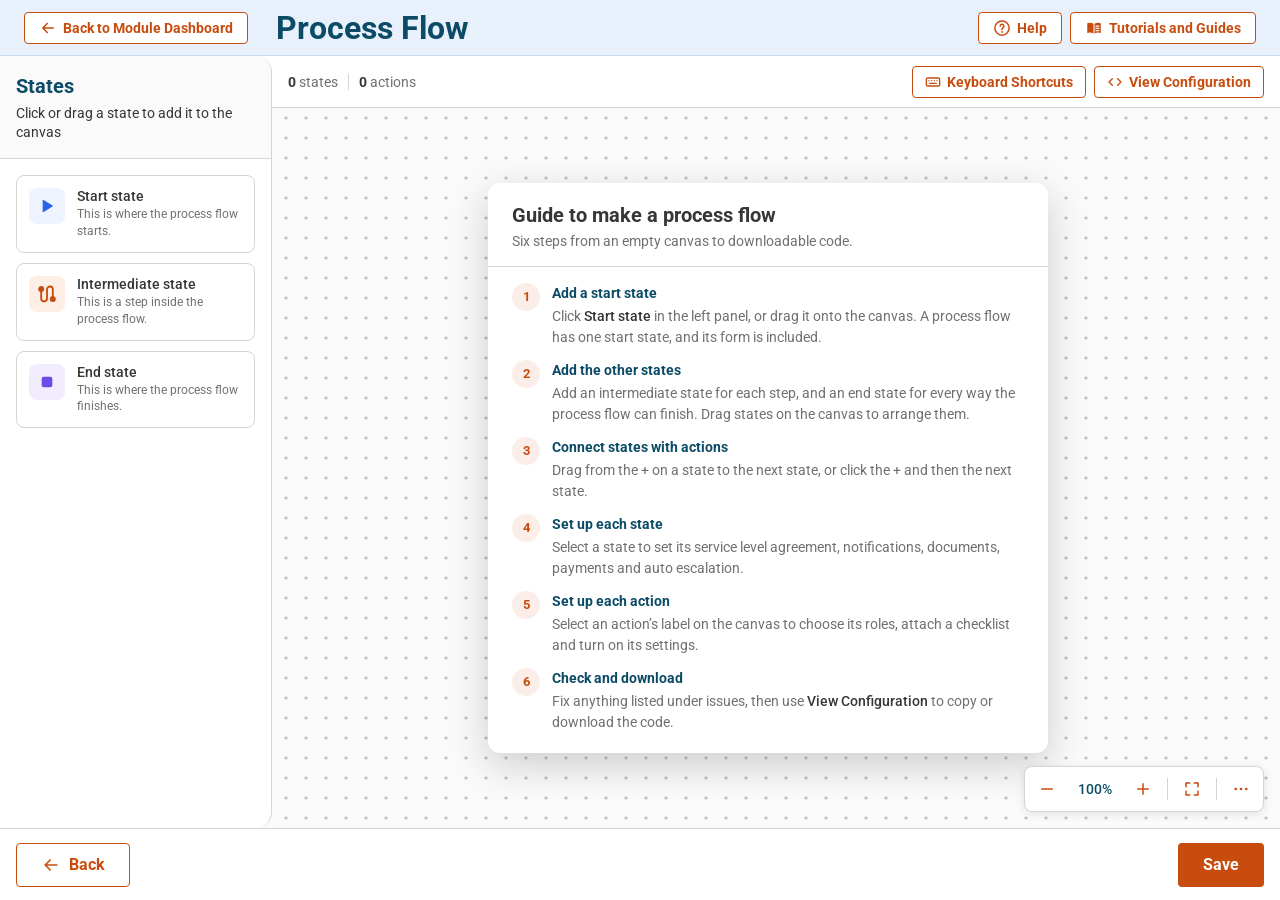
==== process-flow/index.html @ c11243b4 "Fee names, Select Fee, view-only items in the process flow, keyboard shortcuts - Payments: fee name " ====
<!doctype html>
<html lang="en">
<head>
  <meta charset="utf-8" />
  <meta name="viewport" content="width=device-width, initial-scale=1" />
  <title>Process Flow Designer</title>
  <link rel="preconnect" href="https://fonts.googleapis.com" />
  <link rel="preconnect" href="https://fonts.gstatic.com" crossorigin />
  <link href="https://fonts.googleapis.com/css2?family=Roboto:wght@400;500;700&family=Roboto+Mono:wght@400&display=swap" rel="stylesheet" />
  <link rel="stylesheet" href="styles.css?v=1795005323" />
</head>
<body>
  <header class="topbar">
    <button type="button" class="btn btn--secondary topbar__back" id="moduleBackBtn">
      <svg viewBox="0 0 24 24" width="20" height="20" aria-hidden="true"><path d="M19 12H5M11 6l-6 6 6 6" fill="none" stroke="currentColor" stroke-width="2" stroke-linecap="round" stroke-linejoin="round"/></svg>
      Back to Module Dashboard
    </button>
    <h1 class="topbar__title">Process Flow</h1>
    <button type="button" class="btn btn--secondary topbar__help" id="headerHelpBtn" aria-haspopup="dialog">
      <svg viewBox="0 0 24 24" width="18" height="18" aria-hidden="true"><circle cx="12" cy="12" r="9.5" fill="none" stroke="currentColor" stroke-width="2"/><path d="M9.5 9.5a2.5 2.5 0 1 1 3.5 2.3c-.6.3-1 .9-1 1.6V14" fill="none" stroke="currentColor" stroke-width="2" stroke-linecap="round"/><circle cx="12" cy="17.2" r="1.2" fill="currentColor"/></svg>
      Help
    </button>
    <button type="button" class="btn btn--secondary topbar__guides" id="guidesBtn">
      <svg viewBox="0 0 24 24" width="20" height="20" aria-hidden="true"><path d="M3 5.5C5.5 4.5 8.5 4.5 12 6.5c3.5-2 6.5-2 9-1v13c-2.5-1-5.5-1-9 1-3.5-2-6.5-2-9-1z" fill="currentColor"/><path d="M12 6.5v13M14.5 9.5h4M14.5 12.5h4M14.5 15.5h4" fill="none" stroke="#fff" stroke-width="1.4" stroke-linecap="round"/></svg>
      Tutorials and Guides
    </button>
  </header>

  <main class="layout">
    <!-- Left: state palette -->
    <aside class="sidebar sidebar--left" aria-labelledby="paletteHeading">
      <div class="sidebar__head">
        <h2 id="paletteHeading">States</h2>
        <p class="muted">Click or drag a state to add it to the canvas</p>
      </div>
      <ul class="palette" id="palette">
        <li>
          <button type="button" class="palette-item palette-item--start" data-type="start" draggable="true">
            <span class="palette-item__icon" aria-hidden="true"><svg viewBox="0 0 24 24" width="18" height="18"><path d="M7 4.5v15l12-7.5z" fill="currentColor" stroke="currentColor" stroke-width="1.5" stroke-linejoin="round"/></svg></span>
            <span class="palette-item__text">
              <span class="palette-item__title">Start state</span>
              <span class="palette-item__desc">This is where the process flow starts.</span>
            </span>
          </button>
        </li>
        <li>
          <button type="button" class="palette-item palette-item--intermediate" data-type="intermediate" draggable="true">
            <span class="palette-item__icon" aria-hidden="true"><svg viewBox="0 0 24 24" width="20" height="20" fill="none" stroke="currentColor" stroke-width="2.2" stroke-linecap="round" stroke-linejoin="round"><g transform="rotate(90 12 12)"><circle cx="6" cy="19" r="2.5" fill="currentColor"/><path d="M8.5 19h9a3.5 3.5 0 0 0 0-7h-11a3.5 3.5 0 0 1 0-7H15.5"/><circle cx="18" cy="5" r="2.5" fill="currentColor"/></g></svg></span>
            <span class="palette-item__text">
              <span class="palette-item__title">Intermediate state</span>
              <span class="palette-item__desc">This is a step inside the process flow.</span>
            </span>
          </button>
        </li>
        <li>
          <button type="button" class="palette-item palette-item--end" data-type="end" draggable="true">
            <span class="palette-item__icon" aria-hidden="true"><svg viewBox="0 0 24 24" width="16" height="16"><rect x="4" y="4" width="16" height="16" rx="3" fill="currentColor"/></svg></span>
            <span class="palette-item__text">
              <span class="palette-item__title">End state</span>
              <span class="palette-item__desc">This is where the process flow finishes.</span>
            </span>
          </button>
        </li>
      </ul>
    </aside>

    <!-- Middle: canvas -->
    <section class="canvas" aria-label="Process flow canvas">
      <div class="canvas__bar">
        <div class="canvas__left">
          <div class="stats" id="stats" aria-live="polite"></div>
        </div>
        <div class="canvas__actions">
          <button type="button" class="btn btn--secondary btn--small" id="kbBtn" aria-haspopup="dialog" aria-keyshortcuts="Control+/">
            <svg viewBox="0 0 24 24" width="16" height="16" aria-hidden="true" fill="none" stroke="currentColor" stroke-width="2" stroke-linecap="round" stroke-linejoin="round"><rect x="2" y="6" width="20" height="12" rx="2"/><path d="M6 10h.01M10 10h.01M14 10h.01M18 10h.01M7 14h10"/></svg>
            Keyboard Shortcuts
          </button>
          <button type="button" class="btn btn--secondary btn--small" id="viewConfigBtn">
            <svg viewBox="0 0 24 24" width="16" height="16" aria-hidden="true"><path d="M8 7l-5 5 5 5M16 7l5 5-5 5" fill="none" stroke="currentColor" stroke-width="2" stroke-linecap="round" stroke-linejoin="round"/></svg>
            View Configuration
          </button>
        </div>
      </div>


      <div class="viewport" id="viewport" tabindex="-1">
        <div class="world" id="world">
          <svg class="edges" id="edges" aria-hidden="true">
            <defs>
              <marker id="arrow" viewBox="0 0 10 10" refX="9" refY="5" markerWidth="9" markerHeight="9" markerUnits="userSpaceOnUse" orient="auto-start-reverse">
                <path d="M0 0L10 5L0 10z" class="arrow" />
              </marker>
              <marker id="arrowSelected" viewBox="0 0 10 10" refX="9" refY="5" markerWidth="11" markerHeight="11" markerUnits="userSpaceOnUse" orient="auto-start-reverse">
                <path d="M0 0L10 5L0 10z" class="arrow arrow--selected" />
              </marker>
            </defs>
            <g id="edgeGroup"></g>
            <path id="ghostEdge" class="ghost-edge" hidden />
          </svg>
          <div id="labels" class="labels"></div>
          <div id="nodes" class="nodes"></div>
          <div id="nudges" class="nudges"></div>
        </div>

        <div class="empty" id="emptyState">
          <!-- Same container as the Help guide, minus the close button; it goes away once a state is added -->
          <section class="empty-guide" aria-labelledby="emptyGuideTitle">
            <div class="empty-guide__head">
              <h2 id="emptyGuideTitle">Guide to make a process flow</h2>
              <p class="muted">Six steps from an empty canvas to downloadable code.</p>
            </div>
            <div class="empty-guide__body"><!-- steps copied in from the Help guide --></div>
          </section>
        </div>
      </div>

      <div class="zoom" role="group" aria-label="Zoom">
        <button type="button" class="icon-btn" id="zoomOutBtn" aria-label="Zoom out" title="Zoom out">
          <svg viewBox="0 0 24 24" width="18" height="18" aria-hidden="true"><path d="M5 12h14" stroke="currentColor" stroke-width="2" stroke-linecap="round"/></svg>
        </button>
        <button type="button" class="zoom__label" id="zoomLabel" title="Reset to 100%">100%</button>
        <button type="button" class="icon-btn" id="zoomInBtn" aria-label="Zoom in" title="Zoom in">
          <svg viewBox="0 0 24 24" width="18" height="18" aria-hidden="true"><path d="M5 12h14M12 5v14" stroke="currentColor" stroke-width="2" stroke-linecap="round"/></svg>
        </button>
        <span class="zoom__divider" aria-hidden="true"></span>
        <button type="button" class="icon-btn" id="fitBtn" aria-label="Zoom to fit" title="Zoom to fit">
          <svg viewBox="0 0 24 24" width="18" height="18" aria-hidden="true"><path d="M4 9V4h5M15 4h5v5M20 15v5h-5M9 20H4v-5" fill="none" stroke="currentColor" stroke-width="2" stroke-linecap="round" stroke-linejoin="round"/></svg>
        </button>
        <span class="zoom__divider" aria-hidden="true"></span>
        <div class="menu-anchor">
          <button type="button" class="icon-btn" id="canvasMenuBtn" aria-label="Canvas options" title="Canvas options" aria-haspopup="menu" aria-expanded="false" aria-controls="canvasMenu">
            <svg viewBox="0 0 24 24" width="18" height="18" aria-hidden="true"><circle cx="5" cy="12" r="1.8" fill="currentColor"/><circle cx="12" cy="12" r="1.8" fill="currentColor"/><circle cx="19" cy="12" r="1.8" fill="currentColor"/></svg>
          </button>
          <div class="menu" id="canvasMenu" role="menu" aria-label="Canvas options" hidden>
            <button type="button" class="menu__item menu__item--danger" role="menuitem" id="clearBtn">
              <svg viewBox="0 0 24 24" width="18" height="18" aria-hidden="true"><path d="M4 7h16M10 11v6M14 11v6M6 7l1 13h10l1-13M9 7V4h6v3" fill="none" stroke="currentColor" stroke-width="2" stroke-linecap="round" stroke-linejoin="round"/></svg>
              <span>
                <span class="menu__label">Clear canvas</span>
                <span class="menu__hint">Removes every state and action from the canvas</span>
              </span>
            </button>
          </div>
        </div>
      </div>
    </section>

    <!-- Right: configure panel -->
    <aside class="sidebar sidebar--right" id="inspector" aria-label="Properties" hidden></aside>
  </main>

  <footer class="footer">
    <button type="button" class="btn btn--secondary btn--large" id="backBtn">
      <svg viewBox="0 0 24 24" width="20" height="20" aria-hidden="true"><path d="M19 12H5M11 6l-6 6 6 6" fill="none" stroke="currentColor" stroke-width="2" stroke-linecap="round" stroke-linejoin="round"/></svg>
      Back
    </button>
    <div class="footer__right">
      <p class="footer__saved" id="savedNote" role="status"></p>
      <button type="button" class="btn btn--primary btn--large" id="saveBtn">Save</button>
    </div>
  </footer>

  <!-- View Configuration -->
  <dialog class="modal" id="configDialog" aria-labelledby="configTitle">
    <div class="modal__head">
      <div>
        <h2 id="configTitle" class="modal__title--blue">Process flow configuration</h2>
        <p class="muted" id="configDesc">Copy or download this code, then import the code into Studio to create a new service.</p>
      </div>
      <button type="button" class="icon-btn" data-close aria-label="Close">
        <svg viewBox="0 0 24 24" width="20" height="20" aria-hidden="true"><path d="M6 6l12 12M18 6L6 18" stroke="currentColor" stroke-width="2" stroke-linecap="round"/></svg>
      </button>
    </div>
    <div class="modal__body">
      <!-- Black code container: the copy button stays in the top-right corner while the code scrolls -->
      <div class="code-box">
        <button type="button" class="code-box__copy" id="copyBtn">
          <svg class="code-box__icon-copy" viewBox="0 0 24 24" width="16" height="16" aria-hidden="true"><rect x="9" y="9" width="11" height="11" rx="2" fill="none" stroke="currentColor" stroke-width="2"/><path d="M5 15V6a2 2 0 0 1 2-2h8" fill="none" stroke="currentColor" stroke-width="2" stroke-linecap="round"/></svg>
          <svg class="code-box__icon-done" viewBox="0 0 24 24" width="16" height="16" aria-hidden="true"><path d="M5 12.5l4.5 4.5L19 7.5" fill="none" stroke="currentColor" stroke-width="2.4" stroke-linecap="round" stroke-linejoin="round"/></svg>
          <span id="copyBtnText">Copy Code</span>
        </button>
        <span class="sr-only" id="copyStatus" role="status" aria-live="polite"></span>
        <pre class="code" tabindex="0" role="region" aria-label="Configuration code"><code id="configCode"></code></pre>
      </div>
    </div>
    <div class="modal__foot">
      <button type="button" class="btn btn--primary" id="downloadBtn">
        <svg viewBox="0 0 24 24" width="18" height="18" aria-hidden="true"><path d="M12 4v11M7 10l5 5 5-5M5 20h14" fill="none" stroke="currentColor" stroke-width="2" stroke-linecap="round" stroke-linejoin="round"/></svg>
        Download Code
      </button>
    </div>
  </dialog>

  <!-- Guide to make a process flow -->
  <dialog class="modal kb-dialog" id="kbDialog" aria-labelledby="kbTitle" aria-describedby="kbDesc">
    <div class="modal__head">
      <div>
        <h2 id="kbTitle">Keyboard Shortcuts</h2>
        <p class="muted" id="kbDesc">Everything you can do with a mouse, you can also do with these keys. On a Mac, use Cmd instead of Ctrl.</p>
      </div>
      <button type="button" class="icon-btn" data-close aria-label="Close">
        <svg viewBox="0 0 24 24" width="20" height="20" aria-hidden="true"><path d="M6 6l12 12M18 6L6 18" stroke="currentColor" stroke-width="2" stroke-linecap="round"/></svg>
      </button>
    </div>
    <div class="modal__body kb-body" tabindex="0" role="region" aria-label="Shortcut list"><h3 class="kb-h">Anywhere on this page</h3><table class="kb-table"><thead><tr><th scope="col">Keys</th><th scope="col">What it does</th></tr></thead><tbody><tr><td><kbd>Ctrl + /</kbd></td><td>Show these keyboard shortcuts</td></tr><tr><td><kbd>Esc</kbd></td><td>Cancel connecting states, close the issues list, or clear the selection</td></tr><tr><td><kbd>Delete</kbd></td><td>Delete the selected state or action</td></tr></tbody></table><h3 class="kb-h">Canvas</h3><table class="kb-table"><thead><tr><th scope="col">Keys</th><th scope="col">What it does</th></tr></thead><tbody><tr><td><kbd>+ or =</kbd></td><td>Zoom in</td></tr><tr><td><kbd>-</kbd></td><td>Zoom out</td></tr><tr><td><kbd>Shift + 0</kbd></td><td>Zoom to fit</td></tr></tbody></table><h3 class="kb-h">A state on the canvas</h3><table class="kb-table"><thead><tr><th scope="col">Keys</th><th scope="col">What it does</th></tr></thead><tbody><tr><td><kbd>Enter or Space</kbd></td><td>Select it and open State Properties</td></tr><tr><td><kbd>← → ↑ ↓</kbd></td><td>Move it</td></tr><tr><td><kbd>Shift + ← → ↑ ↓</kbd></td><td>Move it further</td></tr><tr><td><kbd>C</kbd></td><td>Connect it to another state</td></tr><tr><td><kbd>Delete</kbd></td><td>Delete it</td></tr></tbody></table><h3 class="kb-h">Lists and dropdowns</h3><table class="kb-table"><thead><tr><th scope="col">Keys</th><th scope="col">What it does</th></tr></thead><tbody><tr><td><kbd>↑ / ↓</kbd></td><td>Go to the previous / next option</td></tr><tr><td><kbd>Enter or Space</kbd></td><td>Choose the option</td></tr><tr><td><kbd>Esc</kbd></td><td>Close the list, or cancel renaming</td></tr></tbody></table></div>
  </dialog>

  <dialog class="modal modal--narrow" id="helpDialog" aria-labelledby="helpTitle">
    <div class="modal__head">
      <div>
        <h2 id="helpTitle">Guide to make a process flow</h2>
        <p class="muted">Six steps from an empty canvas to downloadable code.</p>
      </div>
      <button type="button" class="icon-btn" data-close aria-label="Close">
        <svg viewBox="0 0 24 24" width="20" height="20" aria-hidden="true"><path d="M6 6l12 12M18 6L6 18" stroke="currentColor" stroke-width="2" stroke-linecap="round"/></svg>
      </button>
    </div>
    <div class="modal__body">
      <ol class="help-steps">
        <li>
          <strong>Add a start state</strong>
          <span>Click <em>Start state</em> in the left panel, or drag it onto the canvas. A process flow has one start state, and its form is included.</span>
        </li>
        <li>
          <strong>Add the other states</strong>
          <span>Add an intermediate state for each step, and an end state for every way the process flow can finish. Drag states on the canvas to arrange them.</span>
        </li>
        <li>
          <strong>Connect states with actions</strong>
          <span>Drag from the + on a state to the next state, or click the + and then the next state.</span>
        </li>
        <li>
          <strong>Set up each state</strong>
          <span>Select a state to set its service level agreement, notifications, documents, payments and auto escalation.</span>
        </li>
        <li>
          <strong>Set up each action</strong>
          <span>Select an action&rsquo;s label on the canvas to choose its roles, attach a checklist and turn on its settings.</span>
        </li>
        <li>
          <strong>Check and download</strong>
          <span>Fix anything listed under issues, then use <em>View Configuration</em> to copy or download the code.</span>
        </li>
      </ol>
    </div>
    <div class="modal__foot">
      <button type="button" class="btn btn--primary" data-close>Got It</button>
    </div>
  </dialog>

  <!-- Delete confirmation: used for every delete -->
  <dialog class="modal confirm" id="deleteDialog" aria-labelledby="delTitle" aria-describedby="delDesc">
    <div class="confirm__icon" aria-hidden="true">
      <svg viewBox="0 0 48 44" width="48" height="48"><path d="M24 2L46 42H2z" fill="#b91900"/><rect x="21.5" y="15" width="5" height="15" rx="1.5" fill="#fff"/><circle cx="24" cy="35.5" r="2.8" fill="#fff"/></svg>
    </div>
    <h2 class="confirm__title" id="delTitle"></h2>
    <p class="confirm__desc" id="delDesc"></p>
    <div class="confirm__actions">
      <button type="button" class="btn btn--secondary btn--l" data-close id="delCancel">Cancel</button>
      <button type="button" class="btn btn--primary btn--l" id="delConfirm">Delete</button>
    </div>
  </dialog>

  <!-- Add wizard (notifications): how to add -> type or pick -> details.
       The wording is filled in by chooseAdd() in app.js for the item being added. -->
  <dialog class="modal add-choice" id="addDialog" aria-labelledby="addTitle">
    <div class="add-choice__body">
      <button type="button" class="icon-btn add-choice__close" data-close aria-label="Close">
        <svg viewBox="0 0 24 24" width="20" height="20" aria-hidden="true"><path d="M6 6l12 12M18 6L6 18" stroke="currentColor" stroke-width="2" stroke-linecap="round"/></svg>
      </button>
      <div class="wizard">
        <span class="sr-only" id="addStepText"></span>
        <span class="wizard__bars" id="addBars" aria-hidden="true"></span>
      </div>

      <section data-add-step="how">
        <div class="pop-head"><h2 class="add-choice__title" id="addTitle"></h2>
        <p class="add-choice__desc" id="addDesc"></p></div>
        <fieldset class="add-choice__options">
          <legend class="sr-only" id="addLegend"></legend>
          <label class="radio-card">
            <input type="radio" name="addMode" value="new" checked>
            <span><span class="radio-card__label" id="addNewLabel"></span><span class="radio-card__text" id="addNewHint"></span></span>
          </label>
          <label class="radio-card">
            <input type="radio" name="addMode" value="copy">
            <span><span class="radio-card__label" id="addCopyLabel"></span><span class="radio-card__text" id="addCopyHint"></span></span>
          </label>
        </fieldset>
      </section>

      <section data-add-step="type" hidden>
        <div class="pop-head"><h2 class="add-choice__title" id="addTypeTitle"></h2>
        <p class="add-choice__desc" id="addTypeDesc"></p></div>
        <fieldset class="type-tiles">
          <legend class="sr-only" id="addTypeLegend"></legend>
          <div class="type-tiles__grid" id="addTypeTiles"></div>
        </fieldset>
      </section>

      <section data-add-step="pick" hidden>
        <div class="pop-head"><h2 class="add-choice__title" id="addPickTitle"></h2>
        <p class="add-choice__desc" id="addPickDesc"></p></div>
        <div class="doc-search">
          <input class="digit-employeeCard-input doc-search__input" id="addSearch" type="search" autocomplete="off" aria-controls="addPickList">
          <svg viewBox="0 0 24 24" width="20" height="20" aria-hidden="true"><circle cx="10.5" cy="10.5" r="6.5" fill="none" stroke="#505A5F" stroke-width="2"/><path d="M15.5 15.5L21 21" stroke="#505A5F" stroke-width="2" stroke-linecap="round"/></svg>
        </div>
        <p class="sr-only" id="addResultCount" role="status" aria-live="polite"></p>
        <div class="pick-list" id="addPickList" role="radiogroup" aria-labelledby="addPickTitle"></div>
        <p class="doc-empty" id="addEmpty" hidden></p>
      </section>

      <section data-add-step="form" hidden>
        <div class="nf-head">
          <div class="nf-title-row" id="nfTitleRow">
            <h2 class="add-choice__title" id="nfTitle"></h2>
            <button type="button" class="icon-btn nf-rename" id="nfRename">
              <svg viewBox="0 0 24 24" width="18" height="18" aria-hidden="true"><path d="M4 20h4L19 9l-4-4L4 16zM13.5 6.5l4 4" fill="none" stroke="currentColor" stroke-width="2" stroke-linejoin="round"/></svg>
            </button>
          </div>
          <input class="input nf-name" id="nfName" type="text" autocomplete="off" hidden>
          <div class="pick-card__tags" id="nfTags"></div>
        </div>
        <div class="nf-fields">
          <div class="nf-info" id="nfSmsInfo" role="note" aria-labelledby="nfSmsInfoTitle">
            <p class="nf-info__title" id="nfSmsInfoTitle">
              <svg viewBox="0 0 24 24" width="20" height="20" aria-hidden="true"><circle cx="12" cy="12" r="10" fill="currentColor"/><path d="M12 11v6M12 7.5v.5" stroke="#fff" stroke-width="2.2" stroke-linecap="round"/></svg>
              Info
            </p>
            <p class="nf-info__text">Certain countries require SMS templates to be approved by telecom providers before sending. Please verify the requirements for your country and register the template with your SMS provider if needed.</p>
          </div>
          <div class="nf-box">
            <div class="nf-row">
              <div class="digit-label-row"><label class="digit-label" for="nfState">Process flow state <span class="req">*</span></label></div>
              <div class="nf-control">
                <select class="digit-employeeCard-input nf-state" id="nfState" disabled></select>
              </div>
            </div>
          </div>
          <div class="nf-box" id="nfSubjectField">
            <div class="nf-row">
              <div class="digit-label-row"><label class="digit-label" for="nfSubject">Subject <span class="req">*</span></label></div>
              <div class="nf-control">
                <div class="digit-text-input-field">
                  <input class="digit-employeeCard-input" id="nfSubject" type="text" placeholder="Enter subject" autocomplete="off" aria-describedby="nfSubjectErr">
                </div>
                <div class="nf-meta"><span class="field__error" id="nfSubjectErr" hidden></span></div>
              </div>
            </div>
          </div>
          <div class="nf-box">
            <div class="nf-row">
              <div class="digit-label-row"><label class="digit-label" for="nfBody"><span id="nfBodyLabel"></span> <span class="req">*</span></label></div>
              <div class="nf-control">
                <textarea class="digit-employee-card-textarea-field" id="nfBody" maxlength="500" aria-describedby="nfBodyErr nfCount"></textarea>
                <div class="nf-meta">
                  <span class="field__error" id="nfBodyErr" hidden></span>
                  <span class="nf-count" id="nfCount">0/500</span>
                </div>
              </div>
            </div>
            <div class="nf-row">
              <div class="nf-vars-head">
                <span class="nf-label" id="nfVarsLabel">Personalization variables</span>
              </div>
              <div class="var-chips" id="nfVars" role="group" aria-labelledby="nfVarsLabel"></div>
            </div>
          </div>
        </div>
      </section>
    </div>
    <div class="modal__foot">
      <button type="button" class="btn btn--secondary" id="addBack">Cancel</button>
      <button type="button" class="btn btn--primary" id="addConfirm">Next</button>
    </div>
  </dialog>

  <!-- Payment: when payment is turned on, "Next step after payment" then the payment details.
       Adding or editing a payment opens the details step only. -->
  <!-- Read-only view of an item that is edited in its own Studio dashboard (used for documents) -->
  <dialog class="modal add-choice view-choice" id="viewDialog" aria-labelledby="viewTitle">
    <div class="add-choice__body">
      <button type="button" class="icon-btn add-choice__close" data-close aria-label="Close">
        <svg viewBox="0 0 24 24" width="20" height="20" aria-hidden="true"><path d="M6 6l12 12M18 6L6 18" stroke="currentColor" stroke-width="2" stroke-linecap="round"/></svg>
      </button>
      <div class="pop-head"><h2 class="add-choice__title" id="viewTitle"></h2></div>
      <div class="nf-fields"><div class="nf-box" id="viewRows"></div></div>
    </div>
    <div class="modal__foot"></div>
  </dialog>

  <dialog class="modal add-choice pay-choice" id="payDialog" aria-labelledby="payTitle" aria-describedby="payDesc">
    <div class="add-choice__body">
      <button type="button" class="icon-btn add-choice__close" data-close aria-label="Close">
        <svg viewBox="0 0 24 24" width="20" height="20" aria-hidden="true"><path d="M6 6l12 12M18 6L6 18" stroke="currentColor" stroke-width="2" stroke-linecap="round"/></svg>
      </button>
      <div class="wizard" id="payWizard">
        <span class="sr-only" id="payStepText"></span>
        <span class="wizard__bars" id="payBars" aria-hidden="true"></span>
      </div>

      <!-- Once the process flow has a payment: reuse the fee of an existing payment, or start from scratch -->
      <section data-pay-step="how" hidden>
        <div class="pop-head"><h2 class="add-choice__title" id="payHowTitle">How would you like to set the fee for this payment?</h2>
        <p class="add-choice__desc" id="payHowDesc">Pick a starting point for setting the fee for this payment.</p></div>
        <fieldset class="type-tiles">
          <legend class="sr-only">How to set the fee</legend>
          <div class="type-tiles__grid">
            <label class="type-tile"><input type="radio" name="payHow" value="existing">
              <span class="type-tile__icon" aria-hidden="true"><svg viewBox="0 -960 960 960" width="24" height="24" aria-hidden="true"><path fill="currentColor" d="M560-440q-50 0-85-35t-35-85q0-50 35-85t85-35q50 0 85 35t35 85q0 50-35 85t-85 35ZM280-320q-33 0-56.5-23.5T200-400v-320q0-33 23.5-56.5T280-800h560q33 0 56.5 23.5T920-720v320q0 33-23.5 56.5T840-320H280Zm80-80h400q0-33 23.5-56.5T840-480v-160q-33 0-56.5-23.5T760-720H360q0 33-23.5 56.5T280-640v160q33 0 56.5 23.5T360-400Zm440 240H120q-33 0-56.5-23.5T40-240v-440h80v440h680v80ZM280-400v-320 320Z"/></svg></span>
              <span class="type-tile__label">Use a fee from an existing payment</span><span class="type-tile__text">Reuse the fee amount of a payment you already created.</span></label>
            <label class="type-tile"><input type="radio" name="payHow" value="scratch">
              <span class="type-tile__icon" aria-hidden="true"><svg viewBox="0 0 24 24" width="24" height="24" aria-hidden="true"><rect x="3" y="3" width="18" height="18" rx="3" fill="currentColor"/><path d="M12 8v8M8 12h8" fill="none" stroke="#fff" stroke-width="2" stroke-linecap="round" class="type-tile__ink"/></svg></span>
              <span class="type-tile__label">Create from scratch</span><span class="type-tile__text">Set up a new fee amount and payment mode for this payment.</span></label>
          </div>
        </fieldset>
        <p class="field__error pay-after-err" id="payHowErr" hidden></p>
      </section>

      <!-- Same as "Select Notification": search + pick cards -->
      <section data-pay-step="pick" hidden>
        <div class="pop-head"><h2 class="add-choice__title" id="payPickTitle">Select Fee</h2>
        <p class="add-choice__desc" id="payPickDesc">Select the fee you want to use for this payment.</p></div>
        <div class="doc-search">
          <input class="digit-employeeCard-input doc-search__input" id="paySearch" type="search" autocomplete="off" aria-label="Search fees" aria-controls="payPickList">
          <svg viewBox="0 0 24 24" width="20" height="20" aria-hidden="true"><circle cx="10.5" cy="10.5" r="6.5" fill="none" stroke="#505A5F" stroke-width="2"/><path d="M15.5 15.5L21 21" stroke="#505A5F" stroke-width="2" stroke-linecap="round"/></svg>
        </div>
        <p class="sr-only" id="payResultCount" role="status" aria-live="polite"></p>
        <div class="pick-list" id="payPickList" role="radiogroup" aria-labelledby="payPickTitle"></div>
        <p class="doc-empty" id="payPickEmpty" hidden>No fees match your search.</p>
        <p class="field__error pay-after-err" id="payPickErr" hidden></p>
      </section>

      <section data-pay-step="after" hidden>
        <div class="pop-head"><h2 class="add-choice__title" id="payTitle">Select Next Step After Payment</h2>
        <p class="add-choice__desc" id="payDesc">Select what happens when the payment is successful.</p></div>
        <fieldset class="add-choice__options">
          <legend class="sr-only">Next step after payment</legend>
          <label class="radio-card">
            <input type="radio" name="payAfter" value="PROCESS">
            <span><span class="radio-card__label">Continue to the next state</span><span class="radio-card__text">The process flow continues to the next state.</span></span>
          </label>
          <label class="radio-card">
            <input type="radio" name="payAfter" value="TERMINATE">
            <span><span class="radio-card__label">End the process flow</span><span class="radio-card__text">The process flow ends. There are no more steps.</span></span>
          </label>
        </fieldset>
        <p class="field__error pay-after-err" id="payAfterErr" hidden></p>
      </section>

      <section data-pay-step="details" hidden>
        <div class="pop-head"><h2 class="add-choice__title" id="payDetailsTitle">Set Up Payment</h2>
        <p class="add-choice__desc" id="payDetailsDesc">Choose how the fee amount is worked out and how people can pay the fee at this state.</p></div>
        <div class="nf-fields">
          <div class="nf-box" id="payFeeBox">
            <div class="nf-info pay-lock" id="payLock" role="note" hidden>
              <p class="nf-info__text"><svg viewBox="0 0 24 24" width="18" height="18" aria-hidden="true" fill="none" stroke="currentColor" stroke-width="2" stroke-linecap="round" stroke-linejoin="round"><rect x="5" y="11" width="14" height="10" rx="2"/><path d="M8 11V7a4 4 0 0 1 8 0v4"/></svg>
                <span id="payLockText"></span></p>
            </div>
            <div class="nf-row">
              <div class="digit-label-row"><label class="digit-label" for="payFeeName">Fee name <span class="req">*</span></label></div>
              <div class="nf-control">
                <div class="digit-text-input-field">
                  <input class="digit-employeeCard-input" id="payFeeName" type="text" placeholder="Enter fee name" autocomplete="off" aria-describedby="payFeeNameErr">
                </div>
                <div class="nf-meta"><span class="field__error" id="payFeeNameErr" hidden></span></div>
              </div>
            </div>
            <div class="nf-row">
              <div class="digit-label-row" id="payFeeLabelRow"><span class="digit-label" id="payFeeLabel">Fee <span class="req">*</span></span></div>
              <div class="nf-control">
                <div id="payFeeSlot"></div>
                <div class="nf-meta"><span class="field__error" id="payFeeErr" hidden></span></div>
              </div>
            </div>
            <div class="pay-calc" id="payFixed" hidden>
              <div class="nf-row">
                <div class="digit-label-row"><label class="digit-label" for="payAmount">Fee amount <span class="req">*</span></label></div>
                <div class="nf-control">
                  <div class="digit-text-input-field pay-amount">
                    <span class="pay-amount__prefix" aria-hidden="true">₹</span>
                    <input class="digit-employeeCard-input" id="payAmount" type="number" inputmode="decimal" min="0" step="0.01" placeholder="Enter fee amount" autocomplete="off" aria-describedby="payAmountErr">
                  </div>
                  <div class="nf-meta"><span class="field__error" id="payAmountErr" hidden></span></div>
                </div>
              </div>
            </div>
            <div class="pay-calc" id="payRange" hidden>
              <div class="nf-row">
                <div class="digit-label-row"><label class="digit-label" for="payMin">Minimum amount <span class="req">*</span></label></div>
                <div class="nf-control">
                  <div class="digit-text-input-field pay-amount">
                    <span class="pay-amount__prefix" aria-hidden="true">₹</span>
                    <input class="digit-employeeCard-input" id="payMin" type="number" inputmode="decimal" min="0" step="0.01" placeholder="Enter minimum amount" autocomplete="off" aria-describedby="payMinErr">
                  </div>
                  <div class="nf-meta"><span class="field__error" id="payMinErr" hidden></span></div>
                </div>
              </div>
              <div class="nf-row">
                <div class="digit-label-row"><label class="digit-label" for="payMax">Maximum amount <span class="req">*</span></label></div>
                <div class="nf-control">
                  <div class="digit-text-input-field pay-amount">
                    <span class="pay-amount__prefix" aria-hidden="true">₹</span>
                    <input class="digit-employeeCard-input" id="payMax" type="number" inputmode="decimal" min="0" step="0.01" placeholder="Enter maximum amount" autocomplete="off" aria-describedby="payMaxErr">
                  </div>
                  <div class="nf-meta"><span class="field__error" id="payMaxErr" hidden></span></div>
                </div>
              </div>
            </div>
            <div class="pay-calc" id="payCalc" hidden>
              <div class="nf-row">
                <div class="digit-label-row"><label class="digit-label" for="payHost">Host endpoint <span class="req">*</span></label></div>
                <div class="nf-control">
                  <div class="digit-text-input-field">
                    <input class="digit-employeeCard-input" id="payHost" type="text" placeholder="Enter host endpoint" autocomplete="off" aria-describedby="payHostErr">
                  </div>
                  <div class="nf-meta"><span class="field__error" id="payHostErr" hidden></span></div>
                </div>
              </div>
              <div class="nf-row">
                <div class="digit-label-row"><span class="digit-label" id="payMethodLabel">Method type <span class="req">*</span></span></div>
                <div class="nf-control">
                  <div id="payMethodSlot"></div>
                  <div class="nf-meta"><span class="field__error" id="payMethodErr" hidden></span></div>
                </div>
              </div>
              <div class="nf-info" role="note" aria-labelledby="payCalcInfoTitle">
                <p class="nf-info__title" id="payCalcInfoTitle">
                  <svg viewBox="0 0 24 24" width="20" height="20" aria-hidden="true"><circle cx="12" cy="12" r="10" fill="currentColor"/><path d="M12 11v6M12 7.5v.5" stroke="#fff" stroke-width="2.2" stroke-linecap="round"/></svg>
                  Info
                </p>
                <p class="nf-info__text">This fee type requires a custom calculator API that follows the DIGIT fee contract.</p>
                <button type="button" class="btn btn--info btn--m nf-info__btn" id="payGuide">View Integration Guide</button>
              </div>
            </div>
          </div>

          <div class="nf-box">
            <div class="nf-row">
              <div class="digit-label-row" id="payModeLabelRow"><span class="digit-label" id="payModeLabel">Payment mode <span class="req">*</span></span></div>
              <div class="nf-control">
                <div class="pay-modes" role="group" aria-labelledby="payModeLabel" aria-describedby="payModeErr">
                  <label class="radio-card radio-card--check">
                    <input type="checkbox" name="payMode" value="ONLINE">
                    <span><span class="radio-card__label">Online payment</span><span class="radio-card__text">Collect payment through an integrated payment gateway.</span></span>
                  </label>
                  <label class="radio-card radio-card--check">
                    <input type="checkbox" name="payMode" value="OFFLINE">
                    <span><span class="radio-card__label">Offline payment</span><span class="radio-card__text">Record payment collected outside the gateway, such as cash or bank transfer.</span></span>
                  </label>
                </div>
                <div class="nf-meta"><span class="field__error" id="payModeErr" hidden></span></div>
              </div>
            </div>
            <!-- Its own field: shown while online payment is ticked -->
            <div class="nf-row" id="payIntegration">
              <div class="digit-label-row"><span class="digit-label" id="payIntegrationLabel">Payment integration <span class="req">*</span></span></div>
              <div class="nf-control">
                <div id="payIntegrationSlot"></div>
                <div class="nf-meta"><span class="field__error" id="payIntegrationErr" hidden></span></div>
              </div>
            </div>
          </div>
        </div>

      </section>
    </div>
    <div class="modal__foot">
      <!-- View only: question + secondary CTA in the footer -->
      <p class="pay-view-ask" id="payViewAsk" hidden>Want to make changes to this payment?</p>
      <button type="button" class="btn btn--secondary pay-view-link" id="payViewLink" hidden>Go to Payment Dashboard
        <svg viewBox="0 0 24 24" width="18" height="18" aria-hidden="true"><path d="M5 12h14M13 6l6 6-6 6" fill="none" stroke="currentColor" stroke-width="2" stroke-linecap="round" stroke-linejoin="round"/></svg></button>
      <button type="button" class="btn btn--secondary" id="payBack">Cancel</button>
      <button type="button" class="btn btn--primary" id="payConfirm">Next</button>
    </div>
  </dialog>

  <!-- Role: name, description and access (more than one access can be picked) -->
  <dialog class="modal add-choice role-choice" id="roleDialog" aria-labelledby="roleTitle" aria-describedby="roleDesc">
    <div class="add-choice__body">
      <button type="button" class="icon-btn add-choice__close" data-close aria-label="Close">
        <svg viewBox="0 0 24 24" width="20" height="20" aria-hidden="true"><path d="M6 6l12 12M18 6L6 18" stroke="currentColor" stroke-width="2" stroke-linecap="round"/></svg>
      </button>
      <div class="pop-head"><h2 class="add-choice__title" id="roleTitle">Add Role</h2>
      <p class="add-choice__desc" id="roleDesc">Choose what this role can do in the service.</p></div>
      <div class="nf-fields">
        <div class="digit-field">
          <label class="digit-field__label" for="roleName">Role name <span class="req">*</span></label>
          <div class="digit-text-input-field">
            <input class="digit-employeeCard-input" id="roleName" type="text" placeholder="Enter role name" autocomplete="off" aria-required="true" aria-describedby="roleNameErr">
          </div>
          <span class="field__error" id="roleNameErr" hidden></span>
        </div>
        <div class="digit-field">
          <label class="digit-field__label" for="roleDesc2">Role description</label>
          <div class="digit-text-input-field">
            <input class="digit-employeeCard-input" id="roleDesc2" type="text" placeholder="Describe what this role does" autocomplete="off" maxlength="80">
          </div>
        </div>
        <fieldset class="add-choice__options role-access" aria-describedby="roleAccessErr">
          <legend class="digit-label">What kind of access do you want to give the role? <span class="req">*</span></legend>
          <label class="radio-card radio-card--check">
            <input type="checkbox" name="roleAccess" value="VIEWER" checked>
            <span><span class="radio-card__label">Viewer</span><span class="radio-card__text">Can view everything in the service. Cannot edit anything or add anything new.</span></span>
          </label>
          <label class="radio-card radio-card--check">
            <input type="checkbox" name="roleAccess" value="EDITOR">
            <span><span class="radio-card__label">Editor</span><span class="radio-card__text">Can edit anything that was already created in the service. Cannot add anything new.</span></span>
          </label>
          <label class="radio-card radio-card--check">
            <input type="checkbox" name="roleAccess" value="CREATOR">
            <span><span class="radio-card__label">Creator</span><span class="radio-card__text">Can add new things to the service, and view and edit everything in the service. Has full access.</span></span>
          </label>
          <span class="field__error" id="roleAccessErr" hidden></span>
        </fieldset>
      </div>
    </div>
    <div class="modal__foot">
      <button type="button" class="btn btn--secondary" data-close>Cancel</button>
      <button type="button" class="btn btn--primary" id="roleConfirm">Add Role</button>
    </div>
  </dialog>

  <!-- Checklist for an action: how to add -> (pick to duplicate) -> question builder -->
  <dialog class="modal add-choice cl-choice" id="clDialog" aria-labelledby="clHowTitle">
    <div class="add-choice__body">
      <button type="button" class="icon-btn add-choice__close" data-close aria-label="Close">
        <svg viewBox="0 0 24 24" width="20" height="20" aria-hidden="true"><path d="M6 6l12 12M18 6L6 18" stroke="currentColor" stroke-width="2" stroke-linecap="round"/></svg>
      </button>
      <div class="wizard" id="clWizard">
        <span class="sr-only" id="clStepText"></span>
        <span class="wizard__bars" id="clBars" aria-hidden="true"></span>
      </div>

      <section data-cl-step="how">
        <div class="pop-head"><h2 class="add-choice__title" id="clHowTitle">How would you like to add the checklist?</h2>
        <p class="add-choice__desc">Pick a starting point for adding your checklist. You can edit its content once it is added.</p></div>
        <fieldset class="add-choice__options">
          <legend class="sr-only">How to add the checklist</legend>
          <label class="radio-card">
            <input type="radio" name="clMode" value="new" checked>
            <span><span class="radio-card__label">Create new checklist</span><span class="radio-card__text">Create a new checklist for this action.</span></span>
          </label>
          <label class="radio-card">
            <input type="radio" name="clMode" value="copy">
            <span><span class="radio-card__label">Copy existing checklist</span><span class="radio-card__text">Copy a checklist and edit the copy.</span></span>
          </label>
        </fieldset>
      </section>

      <section data-cl-step="pick" hidden>
        <div class="pop-head"><h2 class="add-choice__title" id="clPickTitle">Select Checklist</h2>
        <p class="add-choice__desc">Select the checklist to copy. You can edit the copy in the next step.</p></div>
        <div class="pick-list" id="clPickList" role="radiogroup" aria-labelledby="clPickTitle"></div>
      </section>

      <section data-cl-step="build" hidden>
        <div class="nf-head">
          <div class="nf-title-row" id="clTitleRow">
            <h2 class="add-choice__title" id="clTitle"></h2>
            <button type="button" class="icon-btn nf-rename" id="clRename" aria-label="Rename checklist">
              <svg viewBox="0 0 24 24" width="18" height="18" aria-hidden="true"><path d="M4 20h4L19 9l-4-4L4 16zM13.5 6.5l4 4" fill="none" stroke="currentColor" stroke-width="2" stroke-linejoin="round"/></svg>
            </button>
          </div>
          <input class="input nf-name" id="clName" type="text" aria-label="Checklist name" autocomplete="off" hidden>
        </div>
        <div class="nf-box cl-context">
          <div class="nf-row">
            <div class="digit-label-row"><label class="digit-label" for="clAction">Action <span class="req">*</span></label></div>
            <div class="nf-control"><select class="digit-employeeCard-input nf-state" id="clAction" disabled></select></div>
          </div>
        </div>
        <div class="cl-questions" id="clQuestions"></div>
      </section>
    </div>
    <div class="modal__foot">
      <button type="button" class="btn btn--secondary" id="clBack">Cancel</button>
      <button type="button" class="btn btn--primary" id="clConfirm">Next</button>
    </div>
  </dialog>

  <!-- Document: use an existing document (shared between states) or create from scratch -->
  <dialog class="modal add-choice doc-choice" id="docDialog" aria-labelledby="docHowTitle">
    <div class="add-choice__body">
      <button type="button" class="icon-btn add-choice__close" data-close aria-label="Close">
        <svg viewBox="0 0 24 24" width="20" height="20" aria-hidden="true"><path d="M6 6l12 12M18 6L6 18" stroke="currentColor" stroke-width="2" stroke-linecap="round"/></svg>
      </button>
      <div class="wizard" id="docWizard">
        <span class="sr-only" id="docStepText"></span>
        <span class="wizard__bars" id="docBars" aria-hidden="true"></span>
      </div>

      <!-- Only when the process flow already has documents (same as the other "add" popups) -->
      <section data-doc-step="how">
        <div class="pop-head"><h2 class="add-choice__title" id="docHowTitle">How do you want to add the document?</h2>
        <p class="add-choice__desc">Pick a starting point for adding your document. You can edit its content once it is added.</p></div>
        <fieldset class="add-choice__options">
          <legend class="sr-only">How to add the document</legend>
          <label class="radio-card">
            <input type="radio" name="docMode" value="new" checked>
            <span><span class="radio-card__label">Create new document</span><span class="radio-card__text">Create a new document for this state.</span></span>
          </label>
          <label class="radio-card">
            <input type="radio" name="docMode" value="existing">
            <span><span class="radio-card__label">Copy existing document</span><span class="radio-card__text">Copy a document and edit the copy.</span></span>
          </label>
        </fieldset>
      </section>

      <!-- Same as Studio Documents: Predefined Document Template / Upload Your Own Design -->
      <section data-doc-step="create" hidden>
        <div class="pop-head"><h2 class="add-choice__title" id="docCreateTitle">How would you like to create your document?</h2>
        <p class="add-choice__desc">Pick a starting point for creating your document. You can edit its content once it is created.</p></div>
        <fieldset class="type-tiles">
          <legend class="sr-only">How to create the document</legend>
          <div class="type-tiles__grid">
            <label class="type-tile"><input type="radio" name="docCreate" value="template">
              <span class="type-tile__icon" aria-hidden="true"><svg viewBox="0 0 24 24" width="24" height="24" aria-hidden="true"><rect x="4" y="2" width="16" height="20" rx="2" fill="currentColor"/><path d="M8 7h8M8 11h8M8 15h5" fill="none" stroke="#fff" stroke-width="1.8" stroke-linecap="round" stroke-linejoin="round" class="type-tile__ink"/></svg></span>
              <span class="type-tile__label">Predefined Document Template</span><span class="type-tile__text">Start from a ready-made template and customize it.</span></label>
            <label class="type-tile"><input type="radio" name="docCreate" value="upload">
              <span class="type-tile__icon" aria-hidden="true"><svg viewBox="0 0 24 24" width="24" height="24" aria-hidden="true"><rect x="3" y="3" width="18" height="18" rx="3" fill="currentColor"/><path d="M12 16V8M8.5 11.5 12 8l3.5 3.5" fill="none" stroke="#fff" stroke-width="1.8" stroke-linecap="round" stroke-linejoin="round" class="type-tile__ink"/></svg></span>
              <span class="type-tile__label">Upload Your Own Design</span><span class="type-tile__text">Upload an image of each page and set it up in the designer.</span></label>
          </div>
        </fieldset>
        <p class="field__error doc-wiz-err" id="docCreateErr" hidden>Select how you would like to create your document.</p>
      </section>

      <section data-doc-step="template" hidden>
        <div class="pop-head"><h2 class="add-choice__title" id="docTplTitle">Choose a document template</h2>
        <p class="add-choice__desc">Pick the template closest to the document you need, then personalize it to suit your service.</p></div>
        <div class="pick-list" role="radiogroup" aria-labelledby="docTplTitle">
          <label class="pick-card"><input type="radio" name="docTpl" value="application" checked>
            <span class="pick-card__body"><span class="pick-card__title">Application Details</span><span class="pick-card__text">Create an application summary containing applicant details, submitted information, and application status</span></span></label>
          <label class="pick-card"><input type="radio" name="docTpl" value="certificate">
            <span class="pick-card__body"><span class="pick-card__title">Certificate</span><span class="pick-card__text">Design an official certificate issued upon approval, including configurable fields, branding, and QR codes</span></span></label>
          <label class="pick-card"><input type="radio" name="docTpl" value="invoice">
            <span class="pick-card__body"><span class="pick-card__title">Invoice / Receipt</span><span class="pick-card__text">Generate payment receipts/ invoices with transaction details and payment information</span></span></label>
          <label class="pick-card"><input type="radio" name="docTpl" value="demand">
            <span class="pick-card__body"><span class="pick-card__title">Demand / Bill</span><span class="pick-card__text">Create demand notices/ bills outlining fees, taxes, dues, due dates, and payment instructions</span></span></label>
        </div>
      </section>

      <section data-doc-step="details" hidden>
        <div class="pop-head"><h2 class="add-choice__title" id="docDetTitle">Add Document Details</h2>
        <p class="add-choice__desc">Add the basic details of the document you are creating.</p></div>
        <div class="nf-box">
          <div class="nf-row">
            <div class="digit-label-row"><label class="digit-label" for="docDetType">Document type <span class="req">*</span></label></div>
            <div class="nf-control">
              <select class="digit-employeeCard-input" id="docDetType" aria-describedby="docDetTypeErr">
                <option value="">Select document type</option>
                <option value="application">Application Details</option>
                <option value="certificate">Certificate</option>
                <option value="invoice">Invoice / Receipt</option>
                <option value="demand">Demand / Bill</option>
                <option value="other">Other</option>
              </select>
              <p class="field__error" id="docDetTypeErr" hidden>Select the document type.</p>
            </div>
          </div>
        </div>
        <div class="nf-box">
          <div class="nf-row">
            <div class="digit-label-row"><label class="digit-label" for="docDetName">Document name <span class="req">*</span></label></div>
            <div class="nf-control">
              <input class="digit-employeeCard-input" id="docDetName" type="text" maxlength="60" autocomplete="off" aria-describedby="docDetNameErr">
              <p class="field__error" id="docDetNameErr" hidden>Enter the document name.</p>
            </div>
          </div>
        </div>
      </section>

      <section data-doc-step="pick" hidden>
        <div class="pop-head"><h2 class="add-choice__title" id="docPickTitle">Select Document</h2>
        <p class="add-choice__desc">Select the document to copy. You can edit the copy in the next step.</p></div>
        <div class="doc-search">
          <input class="digit-employeeCard-input doc-search__input" id="docSearch" type="search" placeholder="Search documents" autocomplete="off" aria-label="Search documents by name, type or state" aria-controls="docPickList">
          <svg viewBox="0 0 24 24" width="20" height="20" aria-hidden="true"><circle cx="10.5" cy="10.5" r="6.5" fill="none" stroke="#505A5F" stroke-width="2"/><path d="M15.5 15.5L21 21" stroke="#505A5F" stroke-width="2" stroke-linecap="round"/></svg>
        </div>
        <p class="sr-only" id="docResultCount" role="status" aria-live="polite"></p>
        <div class="pick-list" id="docPickList" role="radiogroup" aria-labelledby="docPickTitle"></div>
        <p class="doc-empty" id="docEmpty" hidden>No documents match your search.</p>
      </section>
    </div>
    <div class="modal__foot">
      <button type="button" class="btn btn--secondary" id="docBack">Cancel</button>
      <button type="button" class="btn btn--primary" id="docConfirm">Next</button>
    </div>
  </dialog>

  <div class="toast" id="toast" role="status" aria-live="polite"></div>

  <script src="app.js?v=1795005404"></script>
<script src="../brand.js?v=1794995280"></script>
</body>
</html>
---- process-flow/styles.css ----
/* ===== Tokens (DIGIT palette) ===== */
:root {
  --primary: #c84c0e;
  --primary-hover: #a33e0b;   /* one dark orange for text on tints (same as Studio) */
  --primary-bg: #fbeee8;
  --secondary: #0b4b66;
  --text: #363636;
  --muted: #707070;
  --subtle: #c5c5c5;
  --border: #d6d5d4;
  --surface: #ffffff;
  --surface-2: #fafafa;
  --surface-3: #eeeeee;
  --error: #b91900;
  --error-bg: #fcebe8;
  --warning: #9e5f00;
  --warning-bg: #fff6e5;
  --success: #00703c;

  --start: #00703c;
  --start-bg: #e6f4ec;
  --mid: #0057bd;
  --mid-bg: #e7f0fb;
  --end: #0b4b66;
  --end-bg: #e6eef1;

  --radius: 8px;
  --shadow-sm: 0 1px 2px rgba(0, 0, 0, 0.08);
  --shadow: 0 2px 8px rgba(0, 0, 0, 0.1);
  --shadow-lg: 0 12px 40px rgba(0, 0, 0, 0.18);
  --focus: 0 0 0 3px #fff, 0 0 0 5px var(--primary);
  --topbar-h: 56px;   /* Studio: same height as Studio's blue bar outside */
  --footer-h: 72px;
  --header-bg: #e8f1fb;
  --header-border: #c7dbf0;
}

* { box-sizing: border-box; }
html, body { height: 100%; margin: 0; }
body {
  font-family: Roboto, system-ui, sans-serif;
  font-size: 14px;
  color: var(--text);
  background: var(--surface-2);
  overflow: hidden;
}
h1, h2, h3 { margin: 0; font-weight: 700; }
button, input, select, textarea { font: inherit; color: inherit; }
button { cursor: pointer; }
:focus-visible { outline: none; box-shadow: var(--focus); }
.muted { color: var(--muted); margin: 0; }
[hidden] { display: none !important; }

/* ===== Buttons ===== */
.btn {
  display: inline-flex;
  align-items: center;
  justify-content: center;
  gap: 8px;
  min-height: 40px;
  padding: 0 16px;
  border-radius: 4px;
  border: 1px solid transparent;
  font-weight: 500;
  white-space: nowrap;
  transition: background 0.15s, border-color 0.15s, color 0.15s; /* colour moves with the fill, so contrast never dips mid-fade */
}
.btn--primary { background: var(--primary); color: #fff; }
.btn--primary:hover { background: var(--primary-hover); }
.btn--secondary { background: var(--surface); color: var(--primary); border-color: var(--primary); }
.btn--secondary:hover { background: var(--primary-bg); }
.btn--ghost { background: transparent; color: var(--text); border-color: var(--border); }
.btn--ghost:hover { background: var(--surface-3); }
.btn--danger { background: transparent; color: var(--error); border-color: var(--error); }
.btn--danger:hover { background: var(--error-bg); }
.btn--small { min-height: 32px; padding: 0 12px; font-size: 13px; }
.btn--block { width: 100%; }
.btn--link {
  background: none; border: 0; padding: 0; min-height: 0;
  color: var(--primary); font-weight: 500; text-decoration: underline;
}

.icon-btn {
  display: inline-grid;
  place-items: center;
  width: 36px;
  height: 36px;
  border: 0;
  border-radius: 4px;
  background: transparent;
  color: var(--text);
}
.icon-btn:hover { background: var(--surface-3); }

/* ===== Top bar ===== */
.topbar {
  height: var(--topbar-h);
  display: flex;
  align-items: center;
  gap: 24px;
  padding: 0 16px;
  background: var(--header-bg);
  border-bottom: 1px solid var(--header-border);
}
.topbar__title { font-size: 32px; font-weight: 700; color: var(--secondary); line-height: 1; margin-left: 4px; }
.topbar__back, .topbar__guides, .topbar__help { min-height: 32px; font-size: 14px; padding: 0 14px; gap: 6px; background: var(--surface); }
.topbar__back svg, .topbar__guides svg, .topbar__help svg { width: 18px; height: 18px; }
.topbar__help { margin-left: auto; }
/* Tertiary: text-only button, no border or fill */
.btn--tertiary {
  min-height: 32px; padding: 0 10px; gap: 6px;
  background: transparent; border-color: transparent;
  color: var(--primary); font-size: 14px;
}
.btn--tertiary:hover { background: transparent; text-decoration: underline; text-underline-offset: 2px; }

.canvas__left { display: flex; align-items: center; gap: 12px; min-width: 0; }

/* ===== Layout ===== */
.layout {
  height: calc(100vh - var(--topbar-h) - var(--footer-h));
  display: grid;
  grid-template-columns: 272px 1fr;
}
.sidebar {
  background: var(--surface);
  overflow-y: auto;
  display: flex;
  flex-direction: column;
}
.sidebar--left { border-right: 1px solid var(--border); }
.sidebar--right { border-left: 1px solid var(--border); }
.sidebar__head { padding: 20px 16px 12px; }
.sidebar__head h2 { font-size: 16px; margin-bottom: 4px; }
.sidebar__head .muted { font-size: 13px; }

/* ===== Palette ===== */
.palette { list-style: none; margin: 0; padding: 0 16px; display: grid; gap: 10px; }
.palette-item {
  width: 100%;
  display: flex;
  align-items: flex-start;
  gap: 12px;
  padding: 12px;
  text-align: left;
  background: var(--surface);
  border: 1px solid var(--border);
  border-radius: var(--radius);
  cursor: grab;
  transition: border-color 0.15s, box-shadow 0.15s, transform 0.15s;
}
.palette-item:hover { border-color: var(--muted); box-shadow: var(--shadow); transform: translateY(-1px); }
.palette-item:active { cursor: grabbing; }
.palette-item[aria-disabled='true'] { cursor: not-allowed; background: var(--surface-2); border-color: var(--surface-3); transform: none; box-shadow: none; }
/* Still focusable, so its text keeps readable contrast (6.4:1) */
.palette-item[aria-disabled='true'] .palette-item__title,
.palette-item[aria-disabled='true'] .palette-item__desc { color: var(--muted); }
.palette-item[aria-disabled='true'] .palette-item__icon { opacity: 0.45; }
.palette-item__icon {
  flex: none;
  width: 36px; height: 36px;
  display: grid; place-items: center;
  border-radius: 8px;
}
/* Left-nav icons: blue play (start), orange route (intermediate), purple square (end) */
.palette-item--start .palette-item__icon { background: #edf3ff; color: #2563eb; }
.palette-item--intermediate .palette-item__icon { background: #fdeee6; color: var(--primary); }
.palette-item--end .palette-item__icon { background: #f1edfd; color: #6d4ce6; }
.palette-item__text { display: grid; gap: 2px; }
.palette-item__title { font-weight: 500; }
.palette-item__desc { font-size: 12px; color: var(--muted); line-height: 1.4; }


/* ===== Canvas ===== */
.canvas { position: relative; overflow: hidden; display: flex; flex-direction: column; }
.canvas__bar {
  position: relative; z-index: 5;
  flex: none;
  height: 52px;
  display: flex; align-items: center; justify-content: space-between; gap: 16px;
  padding: 0 16px;
  background: var(--surface);
  border-bottom: 1px solid var(--border);
}

.viewport {
  position: relative;
  flex: 1;
  overflow: hidden;
  cursor: default;
  background-color: var(--surface-2);
  background-image: radial-gradient(circle, #bdbdbd 1.4px, transparent 1.7px);
  background-size: 20px 20px;
  touch-action: none;
  user-select: none;
}
.viewport.is-panning { cursor: grabbing; }
.viewport.is-connecting, .viewport.is-connecting .node { cursor: crosshair; }
.viewport:focus { outline: none; } /* focused only by pointer, so its shortcuts work */
.viewport.is-drop { outline: 2px dashed var(--primary); outline-offset: -8px; }
.world { position: absolute; left: 0; top: 0; transform-origin: 0 0; }
.edges { position: absolute; left: 0; top: 0; width: 1px; height: 1px; overflow: visible; pointer-events: none; }
.labels, .nodes { position: absolute; left: 0; top: 0; }

/* ===== Stats panel (compact single row) ===== */
.stats {
  display: flex; align-items: center; gap: 10px;
  height: 36px;
  position: relative;
  font-size: 14px; color: var(--muted);
  white-space: nowrap;
}
.stat strong { color: var(--text); font-weight: 700; }
.stats__sep { width: 1px; height: 16px; background: var(--border); }
.stats__health {
  display: inline-flex; align-items: center; gap: 6px;
  height: 28px; padding: 0 10px; border: 1px solid transparent; border-radius: 14px;
  font-size: 13px; font-weight: 500;
}
.stats__health--ok { color: var(--success); background: var(--start-bg); }
.stats__health--warn { border-color: #f3d9a8; }
.stats__health--warn { color: var(--warning); background: var(--warning-bg); }
.stats__health--warn:hover { background: #ffe9c2; }
.sr-only { position: absolute; width: 1px; height: 1px; overflow: hidden; clip: rect(0 0 0 0); white-space: nowrap; }
.issues {
  position: absolute; top: calc(100% + 8px); left: 0; z-index: 20;
  width: 380px; max-height: min(480px, 70vh); overflow-y: auto;
  background: var(--surface); border: 1px solid var(--border); border-radius: var(--radius);
  box-shadow: var(--shadow-lg);
  white-space: normal; color: var(--text);
}
.issues__head {
  position: sticky; top: 0; z-index: 1;
  display: flex; align-items: flex-start; gap: 8px;
  padding: 14px 10px 12px 16px; background: var(--surface);
  border-bottom: 1px solid var(--surface-3);
}
.issues__head > div { flex: 1; }
.issues__head h3 { font-size: 14px; margin-bottom: 2px; }
.issues__head .muted { font-size: 12px; line-height: 1.45; }
.issues__list { list-style: none; margin: 0; padding: 0 16px; }
.issue { padding: 12px 0; }
.issue + .issue { border-top: 1px solid var(--surface-3); }
.issue__body { min-width: 0; display: grid; gap: 4px; }
.issue__title { font-size: 13px; overflow-wrap: anywhere; }
.issue__detail { margin: 0; font-size: 13px; line-height: 1.45; color: var(--muted); }
.issue__fix { justify-self: start; margin-top: 4px; }

.panel-issues { display: grid; gap: 2px; }
.panel-issues__title { font-size: 14px; }
.panel-issues .issues__list { padding: 0; }

/* ===== Nodes ===== */
.node {
  position: absolute;
  width: 208px;
  height: 72px;
  display: flex;
  align-items: center;
  gap: 10px;
  padding: 0 14px 0 12px;
  background: var(--surface);
  border: 1.5px solid #8a8a8a; /* 3.4:1 on white, so the card edge is visible */
  border-radius: var(--radius);
  box-shadow: var(--shadow-sm);
  cursor: grab;
  transition: box-shadow 0.15s, border-color 0.15s;
}
.node:hover { box-shadow: var(--shadow); border-color: var(--muted); }
.node.is-dragging { cursor: grabbing; box-shadow: var(--shadow-lg); z-index: 2; transition: none; }
.node.is-selected { border-color: var(--primary); box-shadow: 0 0 0 3px var(--primary-bg), var(--shadow); }
.node.is-target:hover, .node.is-drop-target { border-color: var(--primary); border-style: dashed; background: var(--primary-bg); }
.node.is-source { border-color: var(--primary); border-style: dashed; }
.node:focus-visible { box-shadow: var(--focus); }

.node__icon { flex: none; width: 32px; height: 32px; border-radius: 8px; display: grid; place-items: center; }
.node--start .node__icon { background: #edf3ff; color: #2563eb; }
.node--intermediate .node__icon { background: #fdeee6; color: var(--primary); }
.node--end .node__icon { background: #f1edfd; color: #6d4ce6; }
.node__body { min-width: 0; flex: 1; display: grid; gap: 2px; }
.node__type { font-size: 12px; font-weight: 500; text-transform: uppercase; letter-spacing: 0.05em; }
.node--start .node__type { color: #2563eb; }
.node--intermediate .node__type { color: #b5440c; } /* 5.5:1 on white, 4.9:1 on the drop-target tint */
.node--end .node__type { color: #6d4ce6; }
.node__name { font-weight: 500; font-size: 14px; white-space: nowrap; overflow: hidden; text-overflow: ellipsis; }
.node__meta { font-size: 12px; color: var(--muted); white-space: nowrap; overflow: hidden; text-overflow: ellipsis; }

.node__handle {
  position: absolute;
  right: -12px; top: 50%;
  width: 24px; height: 24px; margin-top: -12px; /* WCAG 2.5.8 minimum target */
  border-radius: 50%;
  background: var(--surface);
  border: 2px solid var(--primary);
  cursor: crosshair;
  display: grid; place-items: center;
  transition: transform 0.12s, background 0.12s;
}
/* "+" add icon: the handle you drag (or click) to connect to the next state */
.node__handle::before,
.node__handle::after { content: ''; position: absolute; left: 50%; top: 50%; background: var(--primary); border-radius: 1px; transform: translate(-50%, -50%); }
.node__handle::before { width: 10px; height: 2px; }
.node__handle::after { width: 2px; height: 10px; }
.node__handle:hover, .node.is-source .node__handle { transform: scale(1.25); background: var(--primary-bg); }

/* ===== Edges ===== */
.edge__hit { fill: none; stroke: transparent; stroke-width: 16; pointer-events: stroke; cursor: pointer; }
.edge__line { fill: none; stroke: #8a8a8a; stroke-width: 1.75; }
.edge:hover .edge__line { stroke: var(--text); }
.edge.is-selected .edge__line { stroke: var(--primary); stroke-width: 2.5; }
.edge.is-related .edge__line { stroke: var(--text); stroke-width: 2; }
.arrow { fill: #8a8a8a; }
.arrow--selected { fill: var(--primary); }
.ghost-edge { fill: none; stroke: var(--primary); stroke-width: 2; stroke-dasharray: 6 5; }

.edge-label {
  position: absolute;
  transform: translate(-50%, -50%);
  max-width: 160px;
  padding: 3px 10px;
  border-radius: 999px;
  background: var(--surface);
  border: 1px solid var(--border);
  font-size: 12px;
  font-weight: 500;
  white-space: nowrap;
  overflow: hidden;
  text-overflow: ellipsis;
  box-shadow: var(--shadow-sm);
}
.edge-label:hover { border-color: var(--text); }


/* ===== Connect banner ===== */
.connect-banner {
  position: absolute; z-index: 6; left: 50%; top: 64px; transform: translateX(-50%);
  display: flex; align-items: center; gap: 14px;
  padding: 8px 8px 8px 16px;
  background: var(--secondary); color: #fff;
  border-radius: var(--radius); box-shadow: var(--shadow-lg);
  font-weight: 500;
}
.connect-banner .btn--ghost { color: #fff; border-color: rgba(255, 255, 255, 0.6); }
.connect-banner .btn--ghost:hover { background: rgba(255, 255, 255, 0.12); }

/* ===== Empty state ===== */
.empty {
  position: absolute; inset: 0;
  display: grid; place-content: center; justify-items: center; gap: 10px;
  text-align: center; pointer-events: none;
}
.empty > * { pointer-events: auto; }
.empty h2 { font-size: 20px; }
.empty p { max-width: 380px; line-height: 1.5; }
.empty .btn { margin-top: 8px; }
.empty__art { display: flex; align-items: center; margin-bottom: 12px; opacity: 0.85; }
.empty__pill { width: 56px; height: 26px; border-radius: 13px; border: 2px solid; background: var(--surface); }
.empty__pill--start { border-color: var(--start); }
.empty__pill--end { border-color: var(--end); }
.empty__box { width: 56px; height: 26px; border-radius: 5px; border: 2px solid var(--mid); background: var(--surface); }
.empty__line { width: 32px; border-top: 2px dashed var(--subtle); }

/* ===== Zoom ===== */
.zoom {
  position: absolute; right: 16px; bottom: 16px; z-index: 5;
  display: flex; align-items: center; gap: 2px; padding: 4px;
  background: var(--surface); border: 1px solid var(--border);
  border-radius: var(--radius); box-shadow: var(--shadow);
}
.zoom__label {
  min-width: 56px; height: 36px; border: 0; background: none; border-radius: 4px;
  font-variant-numeric: tabular-nums; font-weight: 500;
}
.zoom__label:hover { background: var(--surface-3); }
.zoom__divider { width: 1px; height: 22px; background: var(--border); margin: 0 4px; }

/* ===== Inspector ===== */
.panel-head {
  position: sticky; top: 0; z-index: 1;
  display: flex; align-items: flex-start; gap: 8px;
  padding: 18px 16px 14px;
  background: var(--surface);
  border-bottom: 1px solid var(--surface-3);
}
.panel-head__text { flex: 1; min-width: 0; }
.panel-head__eyebrow { font-size: 12px; color: var(--muted); font-weight: 500; text-transform: uppercase; letter-spacing: 0.05em; }
.panel-head h2 { font-size: 20px; color: var(--secondary); }
.panel-head__desc { margin: 6px 0 0; font-size: 13px; line-height: 1.5; color: var(--muted); }
.panel-body { flex: 1; padding: 16px; display: flex; flex-direction: column; gap: 18px; }
.panel-section { display: grid; gap: 10px; }
/* Dividers run edge to edge across the panel. */
.panel-body > .panel-section + .panel-section,
.panel-body > .panel-issues + .panel-section {
  margin: 0 -16px;
  padding: 18px 16px 0;
  border-top: 1px solid var(--border);
}
.panel-body > .panel-issues { margin: 0 -16px; padding: 0 16px 14px; }
.panel-section__head { display: flex; align-items: center; gap: 4px; }
.panel-section__title { display: flex; align-items: center; gap: 2px; font-size: 16px; color: var(--secondary); }
.count { display: inline-grid; place-items: center; min-width: 22px; height: 20px; padding: 0 6px; border-radius: 10px; background: var(--surface-3); font-size: 12px; font-weight: 500; margin-left: 6px; }

.field { display: grid; gap: 6px; }
.field > label, .field__label { font-weight: 500; font-size: 13px; }
.field__hint { font-size: 12px; color: var(--muted); line-height: 1.4; }
.field__error { font-size: 12px; color: var(--error); font-weight: 500; }
.input, .select, .textarea {
  width: 100%;
  min-height: 40px;
  padding: 8px 10px;
  border: 1px solid var(--muted);
  border-radius: 4px;
  background: var(--surface);
}
.textarea { min-height: 72px; resize: vertical; line-height: 1.4; }
.input:hover, .select:hover, .textarea:hover { border-color: var(--text); }
.input[aria-invalid='true'], .select[aria-invalid='true'] { border-color: var(--error); }
.input-suffix { display: flex; align-items: stretch; }
.input-suffix .input { border-radius: 4px 0 0 4px; }
.input-suffix span { display: grid; place-items: center; padding: 0 12px; border: 1px solid var(--muted); border-left: 0; border-radius: 0 4px 4px 0; background: var(--surface-2); color: var(--muted); font-size: 13px; }

.segmented { display: grid; grid-template-columns: repeat(3, 1fr); border: 1px solid var(--muted); border-radius: 4px; overflow: hidden; }
.segmented label { position: relative; display: grid; place-items: center; min-height: 38px; padding: 0 6px; font-size: 13px; cursor: pointer; text-align: center; }
.segmented label + label { border-left: 1px solid var(--border); }
.segmented input { position: absolute; opacity: 0; inset: 0; margin: 0; cursor: pointer; }
.segmented label:has(input:checked) { background: var(--primary); color: #fff; font-weight: 500; }
.segmented label:has(input:disabled) { color: var(--subtle); cursor: not-allowed; }
.segmented label:has(input:focus-visible) { box-shadow: inset 0 0 0 2px var(--primary); }

.action-list { list-style: none; margin: 0; padding: 0; display: grid; gap: 8px; }
.action-item {
  display: flex; align-items: center; gap: 4px;
  border: 1px solid var(--border); border-radius: var(--radius); background: var(--surface);
}
.action-item:hover { border-color: var(--muted); }
.action-item__main { flex: 1; min-width: 0; text-align: left; padding: 10px 12px; background: none; border: 0; border-radius: var(--radius); display: grid; gap: 3px; }
.action-item__name { font-weight: 500; overflow: hidden; text-overflow: ellipsis; white-space: nowrap; }
.action-item__route { font-size: 12px; color: var(--muted); display: flex; align-items: center; gap: 6px; min-width: 0; }
.action-item__route span { overflow: hidden; text-overflow: ellipsis; white-space: nowrap; }
.action-item__roles { font-size: 12px; color: var(--muted); }
.action-item__roles.is-missing { color: var(--warning); font-weight: 500; }
.action-item .icon-btn { margin-right: 4px; color: var(--muted); }
.action-item .icon-btn:hover { color: var(--error); background: var(--error-bg); }

.add-form {
  display: grid; gap: 12px; padding: 14px;
  border: 1px solid var(--primary); border-radius: var(--radius); background: #fffaf7;
}
.add-form__title { font-size: 13px; font-weight: 700; }
.add-form__actions { display: flex; gap: 8px; justify-content: flex-end; }

.note { padding: 10px 12px; border-radius: var(--radius); background: var(--surface-2); border: 1px solid var(--surface-3); font-size: 13px; color: var(--muted); line-height: 1.45; }

/* Role chips */
.chips {
  display: flex; flex-wrap: wrap; gap: 6px; align-items: center;
  min-height: 40px; padding: 5px 6px;
  border: 1px solid var(--muted); border-radius: 4px; background: var(--surface);
  cursor: text;
}
.chips:focus-within { box-shadow: var(--focus); }
.chips input { flex: 1; min-width: 90px; border: 0; outline: 0; padding: 4px; background: none; }
.chip {
  display: inline-flex; align-items: center; gap: 2px;
  padding: 2px 2px 2px 10px; border-radius: 999px;
  background: var(--end-bg); color: var(--secondary); font-size: 12px; font-weight: 500;
}
.chip button { width: 22px; height: 22px; border: 0; border-radius: 50%; background: none; color: inherit; display: grid; place-items: center; }
.chip button:hover { background: rgba(11, 75, 102, 0.15); }
.suggestions { display: flex; flex-wrap: wrap; gap: 6px; }
.suggestion { border: 1px dashed var(--muted); background: none; border-radius: 999px; padding: 2px 10px; font-size: 12px; color: var(--muted); }
.suggestion:hover { border-style: solid; color: var(--text); background: var(--surface-2); }

.steps { margin: 0; padding: 0; list-style: none; display: grid; gap: 12px; counter-reset: step; }
.steps li { display: grid; grid-template-columns: 26px 1fr; gap: 10px; line-height: 1.45; counter-increment: step; }
.steps li::before { content: counter(step); width: 26px; height: 26px; border-radius: 50%; display: grid; place-items: center; background: var(--surface-3); font-weight: 700; font-size: 12px; }
.steps li.is-done::before { content: '✓'; background: var(--start-bg); color: var(--success); }
.steps strong { font-weight: 500; display: block; }
.steps span { color: var(--muted); font-size: 13px; }

/* Delete stays in view at the foot of the panel however long the form gets. */
.danger-zone {
  position: sticky; bottom: 0; z-index: 2;
  margin: auto -16px -16px;
  padding: 12px 16px;
  background: var(--surface);
  border-top: 1px solid var(--border);
  box-shadow: 0 -4px 12px rgba(0, 0, 0, 0.04);
  display: grid; gap: 8px;
}

/* ===== Modal ===== */
.modal {
  width: min(880px, calc(100vw - 48px));
  max-height: calc(100vh - 48px);
  padding: 0; border: 0; border-radius: 12px;
  box-shadow: var(--shadow-lg);
  color: var(--text);
}
.modal[open] { display: flex; flex-direction: column; }
.modal::backdrop { background: rgba(20, 20, 20, 0.45); }
.modal__head { display: flex; align-items: flex-start; justify-content: space-between; gap: 16px; padding: 20px 24px 12px; }
.modal__head h2 { font-size: 24px; line-height: 1.3; margin-bottom: 4px; }
.modal__head p { font-size: 16px; } /* every popup: 24px title, 16px description */
.tabs { display: flex; gap: 4px; padding: 0 24px; border-bottom: 1px solid var(--border); }
.tab { border: 0; background: none; padding: 10px 14px; font-weight: 500; color: var(--muted); border-bottom: 3px solid transparent; margin-bottom: -1px; }
.tab[aria-selected='true'] { color: var(--primary); border-bottom-color: var(--primary); }
.tab:hover { color: var(--text); }
.modal__body { padding: 16px 24px; overflow-y: auto; flex: 1; display: grid; gap: 14px; align-content: start; }
.modal__foot { display: flex; justify-content: flex-end; gap: 8px; padding: 14px 24px; border-top: 1px solid var(--border); border-radius: 0 0 12px 12px; }
.modal__foot[hidden] { display: none; }
/* Black code container: the copy button is pinned top-right while the code scrolls under it */
.code-box { position: relative; background: #1e2329; border-radius: var(--radius); }
.code-box__copy {
  position: absolute; top: 12px; right: 32px; z-index: 1; background: #1e2329;
  display: inline-flex; align-items: center; gap: 6px; height: 32px; padding: 0 12px;
  border: 1px solid #8a939d; border-radius: 4px; color: #fff;
  font: 500 14px/1 Roboto, sans-serif;
}
.code-box__copy:hover { background: #2c333b; border-color: #c4c9cf; }
.code-box__copy:focus-visible { outline: 2px solid #fff; outline-offset: 2px; }
.code-box__copy.is-copied { color: #8fe3a8; border-color: #8fe3a8; }
.code-box__icon-done, .code-box__copy.is-copied .code-box__icon-copy { display: none; }
.code-box__copy.is-copied .code-box__icon-done { display: block; }
.code {
  margin: 0; padding: 16px; max-height: 52vh; overflow: auto;
  background: #1e2329; color: #e6e6e6; border-radius: var(--radius);
  font: 13px/1.6 'Roboto Mono', ui-monospace, Consolas, monospace;
}
.code .k { color: #9cdcfe; }
.code .s { color: #f0b48a; }
.code .n { color: #b5cea8; }
.code .b { color: #c586c0; }
.notice { padding: 10px 14px; border-radius: var(--radius); background: var(--warning-bg); color: var(--warning); font-size: 13px; line-height: 1.5; border: 1px solid #f3d9a8; }
.notice ul { margin: 4px 0 0; padding-left: 18px; }

.table { width: 100%; border-collapse: collapse; font-size: 13px; }
.table caption { text-align: left; font-weight: 700; font-size: 14px; padding: 4px 0 8px; }
.table th, .table td { text-align: left; padding: 8px 10px; border-bottom: 1px solid var(--surface-3); vertical-align: top; }
.table thead th { background: var(--surface-2); color: var(--secondary); font-weight: 500; border-bottom: 1px solid var(--border); }
.type-tag { display: inline-block; padding: 1px 8px; border-radius: 999px; font-size: 12px; font-weight: 500; }
.type-tag--start { background: var(--start-bg); color: var(--start); }
.type-tag--intermediate { background: var(--mid-bg); color: var(--mid); }
.type-tag--end { background: var(--end-bg); color: var(--end); }

/* ===== Toast ===== */
.toast {
  position: fixed; left: 50%; bottom: calc(var(--footer-h) + 16px); z-index: 100;
  transform: translate(-50%, 20px); opacity: 0; pointer-events: none;
  padding: 10px 18px; border-radius: var(--radius);
  background: var(--text); color: #fff; font-weight: 500; box-shadow: var(--shadow-lg);
  transition: opacity 0.2s, transform 0.2s;
}
.toast.is-visible { opacity: 1; transform: translate(-50%, 0); }

@media (prefers-reduced-motion: reduce) {
  * { transition: none !important; }
}
.empty__actions { display: flex; gap: 8px; margin-top: 8px; }
.empty__actions .btn { margin-top: 0; }
.empty__actions .btn--ghost { background: var(--surface); }
.canvas__actions { display: flex; align-items: center; gap: 8px; }

/* Issue marker on a state */
.node.has-issue { border-color: var(--warning); } /* #9E5F00 */
.node__issue {
  position: absolute; top: -9px; right: 18px;
  width: 20px; height: 20px; border-radius: 50%;
  display: grid; place-items: center;
  background: var(--warning); color: #fff;
  font-size: 12px; font-weight: 700;
  box-shadow: 0 0 0 2px #fff;
}

/* ===== Footer ===== */
.footer {
  height: var(--footer-h);
  display: flex; align-items: center; justify-content: space-between; gap: 16px;
  padding: 0 16px;
  background: var(--surface);
  border-top: 1px solid var(--border);
}
.footer__right { display: flex; align-items: center; gap: 16px; }
.footer__saved { margin: 0; color: var(--success); font-weight: 500; }
.btn--large { min-height: 44px; padding: 0 24px; font-size: 16px; }
.btn--small { gap: 6px; }

/* ===== Canvas options menu ===== */
.menu-anchor { position: relative; }
.menu {
  position: absolute; right: 0; bottom: calc(100% + 10px); z-index: 30;
  min-width: 240px; padding: 6px;
  background: var(--surface); border: 1px solid var(--border); border-radius: var(--radius);
  box-shadow: var(--shadow-lg);
}
.menu__item {
  width: 100%; display: flex; align-items: flex-start; gap: 10px;
  padding: 10px 12px; border: 0; border-radius: 4px; background: none; text-align: left;
}
.menu__item svg { flex: none; margin-top: 1px; }
.menu__item > span { display: grid; gap: 2px; }
.menu__label { font-weight: 500; }
.menu__hint { font-size: 12px; color: var(--muted); }
.menu__item--danger { color: var(--error); }
.menu__item--danger:hover { background: var(--error-bg); }
.menu__item[aria-disabled='true'] { color: var(--subtle); }
.menu__item[aria-disabled='true']:hover { background: none; }
#canvasMenuBtn[aria-expanded='true'] { background: var(--surface-3); }

/* Toast with an action (Undo) */
.toast { display: flex; align-items: center; gap: 16px; }
.toast.has-action { pointer-events: auto; padding-right: 8px; }
.toast__action {
  border: 0; background: none; color: #ffb48f; font-weight: 700;
  padding: 6px 10px; border-radius: 4px;
}
.toast__action:hover { background: rgba(255, 255, 255, 0.12); }

/* ===== Right panel: only shown while something is selected ===== */
.layout.has-inspector { grid-template-columns: 272px 1fr 340px; }
.panel-head { padding: 18px 16px 16px; border-bottom: 1px solid var(--border); }
.req { color: var(--error); }

.info-btn {
  display: inline-grid; place-items: center;
  width: 28px; height: 28px; border: 0; border-radius: 50%;
  background: none; color: var(--secondary);
}
.info-btn:hover, .info-btn:focus-visible { background: var(--primary-bg); }
.info-bubble {
  margin: 0; padding: 8px 10px; border-radius: 6px;
  background: var(--end-bg); color: var(--text); font-size: 12px; line-height: 1.5;
}

/* SLA stepper */
.stepper {
  display: grid; grid-template-columns: 40px 1fr 40px;
  height: 40px; border: 1px solid var(--muted); border-radius: 4px; overflow: hidden;
}
.stepper__btn {
  display: grid; place-items: center; border: 0; background: var(--surface-2); color: var(--text);
}
.stepper__btn:first-child { border-right: 1px solid var(--muted); }
.stepper__btn:last-child { border-left: 1px solid var(--muted); }
.stepper__btn:hover { background: var(--surface-3); }
.stepper__input {
  min-width: 0; border: 0; text-align: center; font-weight: 500; background: var(--surface);
  -moz-appearance: textfield;
}
.stepper__input::-webkit-outer-spin-button,
.stepper__input::-webkit-inner-spin-button { -webkit-appearance: none; margin: 0; }
.stepper:focus-within { box-shadow: var(--focus); }
.stepper__input:focus-visible, .stepper__btn:focus-visible { box-shadow: inset 0 0 0 2px var(--primary); }

/* Toggle card (Notifications) */
.toggle-card {
  display: grid; gap: 14px;
  padding: 14px 16px 16px;
  background: var(--surface-2);
  border: 1px solid var(--border);
  border-radius: 12px;
}
.toggle-card__head { display: flex; align-items: center; justify-content: space-between; gap: 12px; }
.toggle-card__title { font-size: 16px; color: var(--muted); }
.toggle-card.is-on .toggle-card__title { color: var(--secondary); }
.switch {
  position: relative; flex: none;
  width: 48px; height: 26px; padding: 0;
  border: 0; border-radius: 13px;
  background: #707070;
  transition: background 0.15s;
}
.switch__knob {
  position: absolute; top: 3px; left: 3px;
  width: 20px; height: 20px; border-radius: 50%;
  background: #fff; box-shadow: 0 1px 2px rgba(0, 0, 0, 0.3);
  transition: transform 0.15s;
}
.switch[aria-checked='true'] { background: var(--primary); }
.switch[aria-checked='true'] .switch__knob { transform: translateX(22px); }

.inner-card {
  display: grid; gap: 12px;
  padding: 14px;
  background: var(--surface);
  border: 1px solid var(--border);
  border-radius: 10px;
}
.inner-card__head { display: flex; align-items: center; gap: 4px; }
.inner-card__title { margin: 0; font-size: 14px; font-weight: 500; color: var(--muted); }
.logic-list { list-style: none; margin: 0; padding: 0; display: grid; gap: 8px; }
.logic-item {
  display: flex; align-items: center; gap: 2px;
  padding: 4px 4px 4px 12px;
  background: var(--surface-2);
  border: 1px solid var(--border);
  border-radius: 8px;
}
.logic-item__text { flex: 1; min-width: 0; display: grid; gap: 1px; padding: 4px 0; }
.logic-item__name { font-size: 14px; color: var(--text); overflow: hidden; text-overflow: ellipsis; white-space: nowrap; }
.logic-item__meta { font-size: 12px; color: var(--muted); overflow: hidden; text-overflow: ellipsis; white-space: nowrap; }
.logic-item__btn {
  display: grid; place-items: center; flex: none;
  width: 34px; height: 34px; border: 0; border-radius: 4px;
  background: none; color: var(--primary);
}
.logic-item__btn:hover { background: var(--primary-bg); }
.logic-item--view { padding-left: 0; }
.logic-item--view:hover { border-color: var(--primary); }
.logic-item__open { flex: 1; min-width: 0; align-self: stretch; padding: 0 12px; border: 0; border-radius: 7px 0 0 7px; background: none;
  font: inherit; font-size: 14px; color: #363636; text-align: left; cursor: pointer; overflow: hidden; text-overflow: ellipsis; white-space: nowrap; }
.logic-item__open:focus-visible { outline: none; box-shadow: inset 0 0 0 2px var(--primary); }
.inner-card .btn--secondary, .panel-section .btn--secondary { background: var(--surface); }

.checks { border: 0; margin: 0; padding: 0; display: flex; flex-wrap: wrap; gap: 6px 16px; }
.checks legend { margin-bottom: 6px; padding: 0; }
.check { display: inline-flex; align-items: center; gap: 8px; min-height: 32px; font-size: 14px; cursor: pointer; }
.check input,
.role-check input,
.radio-card--check input {
  appearance: none; -webkit-appearance: none;
  flex: none; width: 18px; height: 18px; margin: 0;
  border: 2px solid var(--muted); border-radius: 3px;
  background: #fff center / 14px 14px no-repeat;
  cursor: pointer;
}
.check input:checked,
.role-check input:checked,
.radio-card--check input:checked {
  background-color: var(--primary);
  border-color: var(--primary);
  background-image: url("data:image/svg+xml,%3Csvg xmlns='http://www.w3.org/2000/svg' viewBox='0 0 24 24' fill='none' stroke='%23fff' stroke-width='3.5' stroke-linecap='round' stroke-linejoin='round'%3E%3Cpath d='M5 12.5l4.5 4.5L19 7.5'/%3E%3C/svg%3E");
}
.check input:focus-visible { outline: none; box-shadow: var(--focus); }
@media (forced-colors: active) {
  .check input, .role-check input, .radio-card--check input { appearance: auto; -webkit-appearance: auto; }
}

.inner-card__title { display: flex; align-items: center; }
.toggle-card__title { margin: 0; }
.inner-card .info-btn { color: var(--muted); }
.inner-card .btn--secondary { font-size: 15px; }

/* List rows: a single label with edit / delete, as in the reference */
.logic-item { min-height: 44px; }
.logic-item > .logic-item__name { flex: 1; min-width: 0; color: var(--muted); }
.logic-item.is-editing { padding: 4px; border-color: var(--secondary); }
.logic-item__input {
  flex: 1; min-width: 0; height: 34px; padding: 0 8px;
  border: 0; border-radius: 6px; background: var(--surface); font-size: 14px;
}
.logic-item__input:focus-visible { box-shadow: inset 0 0 0 2px var(--primary); }
/* Blue info box (empty list message) */
.info-box {
  display: flex; gap: 8px; align-items: flex-start;
  padding: 10px 12px;
  background: var(--mid-bg);
  border-left: 4px solid var(--mid);
  border-radius: 4px;
}
.info-box__icon { flex: none; display: grid; color: var(--mid); margin-top: 1px; }
.info-box p { margin: 0; font-size: 13px; line-height: 1.5; color: var(--text); }

/* Tooltip for the "i" buttons */
.tooltip {
  position: fixed; z-index: 200;
  max-width: 260px;
  padding: 8px 12px;
  border-radius: 6px;
  background: var(--text); color: #fff;
  font-size: 12px; line-height: 1.5;
  box-shadow: var(--shadow-lg);
}
.tooltip::before {
  content: ''; position: absolute; left: var(--arrow-x, 50%); top: -5px;
  width: 10px; height: 10px; margin-left: -5px;
  background: inherit; transform: rotate(45deg);
}
.tooltip.is-above::before { top: auto; bottom: -5px; }
.inner-card .inner-card__add { min-height: 32px; font-size: 14px; }

/* Type scale inside toggle sections: section 16 → card 14 → list 14 */
.panel-section__title { font-size: 16px; }
.toggle-card__title { font-size: 14px; }
.inner-card__title { font-size: 14px; }

/* Auto Escalation: two white containers, label 16px over a dropdown / stepper */
.esc-fields { display: grid; gap: 12px; }
.esc-fields .field > label { font-size: 14px; font-weight: 400; color: var(--text); }
.select--plain {
  height: 44px;
  appearance: none;
  padding-right: 40px;
  border-radius: 8px;
  background: var(--surface) url("data:image/svg+xml,%3Csvg xmlns='http://www.w3.org/2000/svg' width='12' height='8' viewBox='0 0 12 8'%3E%3Cpath d='M0 0h12L6 8z' fill='%23505A5F'/%3E%3C/svg%3E") no-repeat right 16px center;
}
.select--plain:disabled { background-color: var(--surface-2); color: var(--muted); cursor: not-allowed; }

/* Roles checklist (action panel) */
.inner-card__head .count { margin-left: 6px; }
.role-list { list-style: none; margin: 0; padding: 0; display: grid; gap: 8px; }
/* Same row as a notification item (grey pill), with a checkbox instead of edit / delete */
.role-check {
  display: flex; align-items: center; gap: 10px;
  min-height: 44px; padding: 0 12px;
  background: var(--surface-2);
  border: 1px solid var(--border);
  border-radius: 8px;
  font-size: 14px; color: var(--muted);
  cursor: pointer;
}
.role-check:hover { border-color: var(--muted); }
.role-check:has(input:checked) { color: var(--text); border-color: var(--primary); }
.role-check:has(input:focus-visible) { box-shadow: var(--focus); }

/* Action Settings: each setting in its own grey container */
.settings-card { list-style: none; margin: 0; padding: 0; display: grid; gap: 12px; }
.setting {
  display: flex; align-items: center; gap: 12px;
  padding: 14px 16px;
  background: var(--surface-2);
  border: 1px solid var(--border);
  border-radius: 12px;
}
.setting__text { flex: 1; min-width: 0; display: grid; gap: 2px; }
.setting__title { font-size: 14px; font-weight: 700; color: var(--secondary); }
.setting__desc { font-size: 12px; line-height: 1.45; color: var(--muted); }

/* Form / Checklist picker row on an action */
.pick-row { display: flex; gap: 8px; align-items: center; }
.pick-row .select { flex: 1; min-width: 0; }

/* #FAFAFA container with white items (roles, forms, checklist) */
.inner-card--muted { background: var(--surface-2); }
.inner-card--muted .role-check,
.inner-card--muted .logic-item { background: var(--surface); }
/* A picked role gets the DIGIT warm tint; an unpicked one stays white */
.inner-card--muted .role-check:has(input:checked) { background: #fff8f5; }

/* Left panel heading: same full-width divider as the properties panel head */
.sidebar__head { padding: 18px 16px 16px; border-bottom: 1px solid var(--border); margin-bottom: 16px; }

/* Need help? link at the foot of the left panel */
.sidebar__help-link {
  margin: auto 0 0; padding: 14px 16px;
  border-top: 1px solid var(--border);
  font-size: 13px; color: var(--muted);
}
.link-btn {
  padding: 0; border: 0; background: none;
  color: var(--primary); font-weight: 500; font-size: inherit;
  text-decoration: underline; text-underline-offset: 2px;
}
.link-btn:hover { color: var(--primary-hover); text-decoration-thickness: 2px; }

/* Instructions dialog */
.modal--narrow { width: min(560px, calc(100vw - 48px)); }
.help-steps { margin: 0; padding: 0; list-style: none; display: grid; gap: 16px; counter-reset: step; }
.help-steps li { display: grid; grid-template-columns: 28px 1fr; column-gap: 12px; row-gap: 2px; counter-increment: step; line-height: 1.5; }
.help-steps li::before {
  content: counter(step); grid-row: span 2;
  width: 28px; height: 28px; border-radius: 50%;
  display: grid; place-items: center;
  background: var(--primary-bg); color: var(--primary); font-weight: 700; font-size: 13px;
}
.help-steps strong { color: var(--secondary); }
.help-steps span { color: var(--muted); font-size: 14px; }
.help-steps em { font-style: normal; font-weight: 500; color: var(--text); }

/* "To complete" box: warning style, above the name field */
.todo-box {
  display: grid; gap: 8px;
  padding: 12px 14px;
  background: var(--warning-bg);
  border-left: 4px solid var(--warning); /* #9E5F00 */
  border-radius: 4px;
}
.todo-box__title { font-size: 14px; color: var(--warning); } /* #9E5F00: 4.8:1 on the #FFF6E5 box */
.tick-list { list-style: none; margin: 0; padding: 0; display: grid; gap: 6px; }
.tick-item { display: flex; align-items: flex-start; gap: 8px; font-size: 13px; line-height: 1.45; color: var(--text); }
.tick-item__mark {
  flex: none; width: 18px; height: 18px; margin-top: 1px;
  display: grid; place-items: center;
  border: 1.5px solid var(--muted); border-radius: 50%;
  background: var(--surface);
}
.tick-item.is-done { color: var(--muted); }
.tick-item.is-done .tick-item__mark { border-color: var(--success); background: var(--success); color: #fff; }

/* Neutral empty state inside list cards */
.empty-note {
  display: flex; align-items: center; justify-content: center; gap: 8px;
  padding: 10px 12px;
  background: var(--surface-2);
  border: 1.5px dashed #b1b4b6;
  border-radius: 8px;
}
.empty-note__icon { display: grid; color: var(--muted); }
.empty-note p { margin: 0; font-size: 13px; color: var(--muted); }

/* Tooltip keeps line breaks (state to-dos) */
.tooltip { white-space: pre-line; }
.node__issue { cursor: help; }
.topbar__help + .topbar__kb, .topbar__kb + .topbar__guides { margin-left: -16px; }
.topbar__help + .topbar__guides { margin-left: -16px; }
.topbar__kb { min-height: 32px; font-size: 14px; padding: 0 14px; gap: 6px; background: var(--surface); }
/* Keyboard Shortcuts popup (same tables as the dashboard designer's) */
.kb-dialog { width: min(720px, calc(100vw - 48px)); }
.kb-body { gap: 8px; max-height: min(60vh, 560px); }
.kb-body:focus-visible { outline: none; box-shadow: inset 0 0 0 2px var(--primary); }
.kb-h { margin: 8px 0 0; font-size: 16px; font-weight: 700; color: var(--secondary); }
.kb-table { width: 100%; border-collapse: collapse; font-size: 14px; }
.kb-table th { text-align: left; font-weight: 500; color: #707070; padding: 6px 8px; border-bottom: 1px solid #D6D5D4; }
.kb-table td { padding: 8px; border-bottom: 1px solid #EEEEEE; color: #363636; vertical-align: top; }
.kb-table td:first-child { width: 44%; }
.kb-table kbd { display: inline-block; padding: 2px 6px; border: 1px solid #B1B4B6; border-bottom-width: 2px; border-radius: 4px; background: #FAFAFA; font: 500 13px/1.3 Roboto, system-ui, sans-serif; color: #363636; } /* sit 8px apart inside the 24px header gap */

/* Panel headers share one look: #FAFAFA, 20px blue title, 13px description */
.panel-head, .sidebar__head { background: var(--surface-2); }
.sidebar__head h2 { font-size: 20px; color: var(--secondary); margin-bottom: 0; }
.sidebar__head .muted { margin-top: 6px; font-size: 13px; line-height: 1.5; color: var(--muted); }

/* Panels round only the two corners that face the canvas. The canvas runs
   16px underneath each panel, so the rounded corners reveal the canvas bar and
   grid instead of an empty notch. */
.layout { overflow: hidden; }
.sidebar { position: relative; z-index: 2; }
.sidebar--left { border-radius: 0 16px 16px 0; }
.sidebar--right { border-radius: 16px 0 0 16px; }
.canvas { margin-left: -16px; z-index: 1; } /* own stacking layer, so the canvas bar and zoom stay UNDER the panels */
.layout.has-inspector .canvas { margin-right: -16px; }
.canvas__bar { padding-left: 32px; }
.layout.has-inspector .canvas__bar { padding-right: 32px; }
.layout.has-inspector .zoom { right: 32px; }

/* Close (×) in the panel header: centred on the title line, flush with the content edge */
.panel-head h2 { line-height: 28px; }
.panel-head > .icon-btn { margin: -4px -8px 0 0; }
.tick-item__arrow { flex: none; display: grid; margin-top: 1px; color: var(--warning); }

/* Hover and outline states use the primary orange (#C84C0E) throughout */
.palette-item:hover:not([aria-disabled='true']) { border-color: var(--primary); }
.node:hover { border-color: var(--primary); }
.edge:hover .edge__line { stroke: var(--primary); }
.edge-label:hover { border-color: var(--primary); color: var(--primary); }
.input:hover, .select:hover, .textarea:hover { border-color: var(--primary); }
.role-check:hover { border-color: var(--primary); }
.logic-item.is-editing { border-color: var(--primary); }
.action-item:hover { border-color: var(--primary); }

/* Action labels on the canvas: a little more prominent */
.edge-label {
  max-width: 180px;
  padding: 4px 12px;
  font-size: 13px; font-weight: 600; color: var(--text);
  border: 1.5px solid #8a8a8a; /* 3.4:1 on white */
  box-shadow: var(--shadow);
}


/* WCAG 2.2 AA colour fixes */
.topbar .btn--tertiary { color: var(--primary-hover); } /* #A63F0B: 6.3:1 on the light-blue header (#C84C0E was 4.09:1) */
::placeholder { color: var(--muted); opacity: 1; }        /* #5E5E5E: 6.4:1 on white, not the browser's lighter default */
.btn--secondary:hover { color: var(--primary-hover); border-color: var(--primary-hover); } /* 5.5:1 on the #FBEEE8 hover fill (orange was 4.11:1) */
.stats__health--warn:hover { background: #fff0d6; } /* keeps #9E5F00 text at 4.5:1+ */

/* Every state uses the same rounded-rectangle card; only actions are pills */
.edge-label { border-radius: 999px; }

/* Empty canvas: the guide in the same container as the Help dialog (no close button) */
.empty-guide {
  width: min(560px, calc(100% - 48px));
  max-height: calc(100vh - var(--topbar-h) - var(--footer-h) - 52px - 32px); /* canvas height minus its bar and a margin */
  display: flex; flex-direction: column;
  background: var(--surface);
  border-radius: 12px;
  box-shadow: var(--shadow-lg);
  text-align: left;
  overflow: hidden;
}
.empty-guide__head { padding: 20px 24px 14px; border-bottom: 1px solid var(--border); }
.empty-guide__head h2 { font-size: 20px; color: var(--text); margin-bottom: 4px; }
.empty-guide__head .muted { max-width: none; font-size: 14px; }
.empty-guide__body { padding: 16px 24px 20px; overflow-y: auto; }
.empty-guide .help-steps { gap: 12px; }
/* One selected look for states and actions: white fill, 2px orange outline.
   (A tint would drop the orange INTERMEDIATE label below 4.5:1.) */
.node.is-selected,
.node.is-selected:hover {
  background: var(--surface);
  border-color: var(--primary);
  box-shadow: 0 0 0 1px var(--primary), var(--shadow);
}
.edge-label.is-selected,
.edge-label.is-selected:hover {
  background: var(--surface);
  border-color: var(--primary);
  box-shadow: 0 0 0 1px var(--primary), var(--shadow);
  color: var(--primary-hover);
}

/* Larger action pills */
.edge-label { max-width: 200px; padding: 6px 16px; font-size: 14px; }

/* Clear canvas item: DIGIT orange icon + label, icon centred on the label line */
.menu__item--danger { color: var(--primary); align-items: flex-start; }
.menu__item--danger svg { margin-top: 0; height: 20px; }            /* 20px = the label's line height */
.menu__label { line-height: 20px; }
.menu__item--danger:hover { background: var(--primary-bg); color: var(--primary-hover); } /* 5.5:1 on the tint */

/* Hover / active fill is #FBEEE8 everywhere (was grey #EEEEEE) */
.icon-btn:hover,
.zoom__label:hover,
#canvasMenuBtn[aria-expanded='true'],
.stepper__btn:hover,
.btn--ghost:hover,
.menu__item:hover { background: var(--primary-bg); }

/* Zoom cluster: icons in DIGIT orange, percentage in DIGIT blue */
.zoom .icon-btn { color: var(--primary); }
.zoom__label { color: var(--secondary); }

.node__handle { width: 24px; height: 24px; margin-top: -12px; right: -12px; } /* WCAG 2.5.8 minimum target */
.node__handle:hover, .node.is-source .node__handle { background: var(--primary); }
.node__handle:hover::before, .node__handle:hover::after,
.node.is-source .node__handle::before, .node.is-source .node__handle::after { background: #fff; }
.panel-head > .icon-btn:hover { background: transparent; } /* close (×) in the properties panel: no hover fill */

.modal__title--blue { color: var(--secondary); }
.modal__head .muted { max-width: none; line-height: 1.5; } /* one line; wraps only if the dialog is too narrow */

/* Disabled controls never react to hover */
.palette-item[aria-disabled='true']:hover { border-color: var(--surface-3); box-shadow: none; transform: none; background: var(--surface-2); }
.icon-btn:disabled:hover,
.btn:disabled:hover,
.menu__item[aria-disabled='true']:hover { background: transparent; }
.select:disabled:hover, .input:disabled:hover, .textarea:disabled:hover { border-color: var(--muted); }
:disabled, [aria-disabled='true'] { cursor: not-allowed; }
.icon-btn:disabled { opacity: 0.4; }

/* Clear canvas when the canvas is empty: stays grey, no orange, no hover fill */
.menu__item.menu__item--danger[aria-disabled='true'],
.menu__item.menu__item--danger[aria-disabled='true']:hover { color: var(--subtle); background: transparent; }
.menu__item[aria-disabled='true'] .menu__hint { color: var(--subtle); }

/* Delete confirmation popup */
.modal.confirm {
  width: min(560px, calc(100vw - 48px));
  padding: 28px 32px 32px;
  text-align: center;
  position: fixed;
}
.modal.confirm[open] { display: flex; flex-direction: column; align-items: center; gap: 12px; }
.confirm__close { position: absolute; top: 12px; right: 12px; }
.confirm__close:hover { background: transparent; }
.confirm__icon { display: grid; place-items: center; margin-top: 8px; }
.confirm__title { font-size: 24px; line-height: 1.3; color: var(--secondary); overflow-wrap: anywhere; }
.confirm__desc { margin: 0; font-size: 16px; line-height: 1.6; color: var(--text); overflow-wrap: anywhere; }
.confirm__desc strong { font-weight: 700; }
.confirm__actions { width: 100%; display: grid; grid-template-columns: 1fr 1fr; gap: 16px; margin-top: 16px; }
.confirm__actions .btn { min-height: 44px; font-size: 16px; }

/* Compact delete popup */
.modal.confirm { width: min(550px, calc(100vw - 32px)); padding: 20px 24px 20px; }
.modal.confirm[open] { gap: 8px; }
.confirm__close { top: 8px; right: 8px; width: 32px; height: 32px; }
.confirm__icon { margin-top: 4px; }
.confirm__title { font-size: 24px; line-height: 1.3; }
.confirm__desc { font-size: 16px; line-height: 1.5; color: var(--muted); }
.confirm__desc strong { color: var(--text); }
.confirm__actions { gap: 12px; margin-top: 12px; }
/* DIGIT button sizes (medium-weight text): L = 40px tall / 20px text, M = 32px / 16px, S = 24px / 14px */
.btn.btn--l { height: 40px; min-height: 40px; font-size: 20px; font-weight: 500; }
.btn.btn--m { height: 32px; min-height: 32px; font-size: 16px; font-weight: 500; }
.btn.btn--s { height: 24px; min-height: 24px; padding: 0 8px; font-size: 14px; font-weight: 500; }

/* Add popup: create new or duplicate existing. Radio cards follow the
   attendance app's RadioCard (#FAFAFA card, orange border + #FFF8F5 when picked). */
.modal.add-choice { width: min(800px, calc(100vw - 32px)); position: fixed; }
.add-choice__body { position: relative; padding: 24px 24px 20px; overflow-y: auto; flex: 1; min-height: 0; }
.add-choice__close { position: absolute; top: 12px; right: 12px; width: 32px; height: 32px; }
.add-choice__title { font-size: 24px; line-height: 1.3; color: var(--secondary); padding-right: 32px; }
.add-choice__desc { margin: 4px 0 0; font-size: 16px; line-height: 1.5; color: var(--muted); }
.add-choice__options { margin: 16px 0 0; padding: 0; border: 0; display: grid; gap: 12px; }
.radio-card {
  display: flex; align-items: flex-start; gap: 12px;
  padding: 16px; border: 1px solid var(--border); border-radius: 8px;
  background: var(--surface-2); cursor: pointer; transition: border-color 0.15s, background 0.15s;
}
.radio-card:hover { border-color: var(--muted); }
.radio-card:has(input:checked) { border-color: var(--primary); background: #fff8f5; }
.radio-card:has(input:focus-visible) { box-shadow: var(--focus); }
.radio-card input:focus-visible { box-shadow: none; } /* the card carries the ring */
.radio-card input {
  appearance: none; flex: none; margin: 1px 0 0;
  width: 18px; height: 18px; border-radius: 50%;
  border: 2px solid var(--muted); background: var(--surface);
  display: grid; place-items: center; outline: none;
}
.radio-card input::before { content: ''; width: 8px; height: 8px; border-radius: 50%; background: var(--primary); transform: scale(0); }
.radio-card input:checked { border-color: var(--primary); }
.radio-card input:checked::before { transform: scale(1); }
.radio-card__label { display: block; font-size: 14px; font-weight: 700; color: var(--secondary); }
.radio-card__text { display: block; margin-top: 4px; font-size: 13px; color: var(--muted); }

/* Wizard progress: one bar per step, orange once reached; the close button sits after them */
.wizard { margin: 4px 40px 24px 0; }
.wizard__bars { display: flex; gap: 12px; }
.wizard__bar { flex: 1; height: 6px; border-radius: 3px; background: var(--subtle); }
.wizard__bar.is-on { background: var(--primary); }
.add-choice__close { top: 11px; }

/* Step 2: selectable cards (title + channel tag, context, check circle) */
.pick-list { margin: 12px -4px 0; padding: 4px; display: grid; gap: 12px; max-height: 50vh; overflow-y: auto; }
.pick-card {
  display: flex; align-items: flex-start; gap: 12px;
  padding: 16px; border: 1px solid var(--muted); border-radius: 8px;
  background: var(--surface); cursor: pointer;
}
.pick-card:hover { border-color: var(--primary); }
.pick-card:has(input:checked) { border: 2px solid var(--primary); padding: 15px; box-shadow: 0 2px 6px rgba(0, 0, 0, 0.12); }
.pick-card:has(input:focus-visible) { box-shadow: var(--focus); }
.pick-card input {
  order: 2; appearance: none; flex: none; margin: 2px 0 0 auto;
  width: 22px; height: 22px; border-radius: 50%;
  border: 2px solid var(--muted); background: var(--surface); outline: none;
}
.pick-card input:focus-visible { box-shadow: none; }
.pick-card input:checked {
  border-color: var(--primary);
  background: var(--primary) url("data:image/svg+xml,%3Csvg xmlns='http://www.w3.org/2000/svg' viewBox='0 0 24 24'%3E%3Cpath d='M6 12.5l4 4 8-9' fill='none' stroke='%23fff' stroke-width='3' stroke-linecap='round' stroke-linejoin='round'/%3E%3C/svg%3E") no-repeat center / 14px;
}
.pick-card__body { min-width: 0; display: grid; gap: 6px; }
.pick-card__title { font-size: 16px; font-weight: 700; color: var(--secondary); }
.pick-card__tags { display: flex; flex-wrap: wrap; gap: 8px; }
/* Tags: state (neutral) and notification type (SMS blue, Email purple) */
.tag { display: inline-flex; align-items: center; height: 24px; padding: 0 8px; border-radius: 4px; font-size: 12px; font-weight: 500; background: var(--surface-3); color: var(--text); }
.tag--type { background: var(--mid-bg); color: var(--mid); } /* blue info tag, no icon */
/* "Select Notification" cards: the SMS / Email tag is amber so it stands apart from the blue state tag */
#addPickList .tag--channel { background: var(--warning-bg); color: var(--warning); }

/* Notification type tiles (SMS / Email) */
/* SMS / Email cards, centred, matching the user's reference (they never stretch to the popup width) */
.type-tiles { margin: 24px 0 0; padding: 0; border: 0; min-width: 0; }
.type-tiles__grid { display: flex; flex-wrap: wrap; justify-content: center; gap: 20px; }
.type-tiles__grid > .type-tile { flex: 0 1 232px; min-width: 200px; } /* three fit on one row */
.type-tile {
  display: flex; flex-direction: column; align-items: center; text-align: center;
  padding: 24px 20px; border: 1px solid var(--border); border-radius: 10px;
  background: var(--surface); cursor: pointer; position: relative;
}
.type-tile:hover { border-color: var(--primary); }
.type-tile:has(input:checked) { border: 2px solid var(--primary); padding: 23px 19px; background: #fff8f5; }
.type-tile:has(input:focus-visible) { box-shadow: var(--focus); }
.type-tile input { position: absolute; opacity: 0; pointer-events: none; }
.type-tile__icon { display: grid; place-items: center; width: 40px; height: 40px; border-radius: 8px; background: var(--primary-bg); color: var(--primary); }
.type-tile__icon .type-tile__ink { stroke: var(--primary-bg); }
.type-tile:has(input:checked) .type-tile__icon { background: var(--primary); color: #fff; }
.type-tile:has(input:checked) .type-tile__icon .type-tile__ink { stroke: var(--primary); }
.type-tile__label { margin-top: 12px; font-size: 16px; font-weight: 700; color: var(--secondary); }
.type-tile__text { margin-top: 8px; font-size: 14px; line-height: 1.45; color: var(--muted); }

/* Notification details */
.nf-head { display: grid; gap: 10px; }
.nf-title-row { display: flex; align-items: center; gap: 4px; }
.nf-title-row .add-choice__title { padding-right: 0; }
.nf-rename { width: 32px; height: 32px; color: var(--primary); }
/* The editable name ("Notification 1", "Checklist 1") is 32px text; the rename field matches so nothing jumps */
.nf-title-row .add-choice__title { font-size: 32px; line-height: 1.25; }
.nf-name { height: 48px; padding: 0 8px; font-size: 32px; font-weight: 700; color: var(--secondary); }
/* SMS / Email tag under the name: 4px bigger than the other tags */
#nfTags .tag { height: 28px; padding: 0 10px; font-size: 16px; }
.nf-fields { display: grid; gap: 16px; padding-top: 16px; }
/* Grey wrapped containers: Subject in one; Message + variables in the other */
.nf-box { display: grid; gap: 20px; padding: 16px; background: var(--surface-2); border: 1px solid var(--border); border-radius: 8px; }
.nf-box[hidden] { display: none; }

/* SMS: DIGIT info alert card and the provider integration footer */
.nf-info { padding: 12px 16px; background: #deefff; border-left: 4px solid var(--mid); border-radius: 4px; }
.nf-info__title { display: flex; align-items: center; gap: 8px; margin: 0; font-size: 16px; font-weight: 700; color: var(--mid); }
.nf-info__text { margin: 6px 0 0 28px; font-size: 14px; line-height: 1.5; color: var(--text); }
/* Info-coloured primary button (filled blue, white text) inside an info box */
.btn.btn--info { background: var(--mid); color: #fff; border-color: var(--mid); }
.btn.btn--info:hover { background: #00469a; border-color: #00469a; }
.nf-info__btn { margin: 12px 0 0 28px; }

/* DIGIT TextInput / TextArea (digit-ui-components-css): 40px field, 1px #707070 border,
   4px corners (user's choice), 16px Roboto, 12px left padding; focus and error get a 1.5px border.
   Placeholder stays #5E5E5E (DIGIT's #C5C5C5 fails WCAG contrast). */
.digit-text-input-field { position: relative; width: 100%; }
.digit-employeeCard-input,
.digit-employee-card-textarea-field {
  display: block; width: 100%;
  border: 1px solid #707070; border-radius: 4px;
  background: #fff; color: var(--text);
  font: 400 16px/24px Roboto, sans-serif;
  padding: 0 12px;
}
.digit-employeeCard-input { height: 40px; }
.digit-employee-card-textarea-field { height: 100px; padding: 8px 12px; resize: vertical; }
.digit-employeeCard-input::placeholder,
.digit-employee-card-textarea-field::placeholder { color: #707070; }
.digit-employeeCard-input:focus, .digit-employeeCard-input:focus-visible,
.digit-employee-card-textarea-field:focus-visible {
  outline: none; border: 1.5px solid var(--primary); box-shadow: 0 0 0 3px #fff, 0 0 0 5px var(--primary);
}
.digit-employeeCard-input[aria-invalid='true'],
.digit-employee-card-textarea-field[aria-invalid='true'] { border: 1.5px solid var(--error); }
.nf-label { font-size: 14px; font-weight: 700; color: var(--secondary); }
/* DIGIT input field: label + info icon, field, then help text / error left and counter right */
.digit-label-row { display: flex; align-items: center; gap: 4px; min-height: 24px; }
/* Label on the left, field on the right; stacks with a 4px label-to-field gap when narrow */
.nf-row { display: grid; grid-template-columns: 200px minmax(0, 1fr); gap: 4px 16px; align-items: start; }
.nf-row > .digit-label-row { min-height: 40px; }
.nf-control { display: grid; gap: 4px; min-width: 0; }
.nf-vars-head { display: grid; gap: 4px; padding-top: 4px; }
.nf-vars-head .nf-label { font-size: 16px; } /* same as the other field labels */
@media (max-width: 600px) {
  .nf-row { grid-template-columns: minmax(0, 1fr); }
  .nf-row > .digit-label-row { min-height: 24px; }
}
.digit-label { font-size: 16px; font-weight: 700; color: var(--secondary); }
.digit-help { font-size: 14px; color: var(--muted); }
.nf-meta { display: flex; gap: 12px; min-height: 0; }
.nf-meta:has(.field__error:not([hidden])), .nf-meta:has(.nf-count) { min-height: 20px; }
.nf-meta .field__error { font-size: 14px; }
.nf-count { margin-left: auto; font-size: 14px; color: var(--muted); }
.var-chips { display: flex; flex-wrap: wrap; gap: 8px; margin-top: 2px; }
/* White chips with an orange + so they stand out on the grey box and read as "add" */
.var-chip {
  display: inline-flex; align-items: center; gap: 4px;
  height: 30px; padding: 0 12px 0 8px; border: 1px solid var(--subtle); border-radius: 15px;
  background: var(--surface); font-size: 13px; color: var(--text); cursor: pointer;
  box-shadow: var(--shadow-sm);
}
.var-chip svg { color: var(--primary); flex: none; }
.var-chip:hover { border-color: var(--primary); background: var(--primary-bg); color: var(--primary-hover); }

/* Payment: same 800px width as the notification popup (both steps); label-left layout */
.pay-calc { display: grid; gap: 20px; }
.pay-after-err { margin: 8px 0 0; font-size: 14px; }
.pay-calc input[type='number'] { -moz-appearance: textfield; }
.pay-calc input[type='number']::-webkit-inner-spin-button,
.pay-calc input[type='number']::-webkit-outer-spin-button { -webkit-appearance: none; margin: 0; }
.pay-calc[hidden], #payIntegration[hidden] { display: none; }
/* Amount field: fixed rupee prefix inside the field (the currency cannot be changed) */
.pay-amount__prefix { position: absolute; inset: 1px auto 1px 1px; width: 40px; display: flex; align-items: center; justify-content: center; background: #eee; border-right: 1px solid #707070; border-radius: 3px 0 0 3px; color: #707070; font-size: 16px; pointer-events: none; }
.pay-amount .digit-employeeCard-input { padding-left: 52px; }
.pay-modes { display: grid; gap: 12px; }
.pay-modes .radio-card { background: var(--surface); } /* each mode card is white; a ticked one keeps the warm tint */
.pay-modes .radio-card:has(input:checked) { background: #fff8f5; }
.digit-dropdown-select__value.is-placeholder { color: #707070; }
.nf-control:has(> .nf-meta .field__error:not([hidden])) .digit-dropdown-select { border-color: var(--error); }
/* Create New Role: fields stack label-over-input; access cards are checkboxes (multi-select) */
.modal.role-choice { width: min(640px, calc(100vw - 32px)); }
/* DIGIT text field: label on top, input, then the error */
.digit-field { display: grid; gap: 4px; }
.digit-field__label { font-size: 16px; color: var(--text); }
.role-access { margin-top: 8px; }
.role-access legend { padding: 0; margin-bottom: 12px; }
/* Same filled checkbox as the Roles list in the panel */
.radio-card--check input { display: block; border-radius: 3px; background: #fff center / 14px 14px no-repeat; }
.radio-card--check input::before { content: none; }
/* DIGIT checkbox (access cards and the Roles list): picked = orange outline with an orange tick on white (not a filled box);
   the picked card gets the warm tint and orange border */
.radio-card--check input,
.role-check input { width: 20px; height: 20px; border-width: 1.5px; }
.radio-card--check input:checked,
.role-check input:checked {
  background-color: #fff;
  border-color: var(--primary);
  background-image: url("data:image/svg+xml,%3Csvg xmlns='http://www.w3.org/2000/svg' viewBox='0 0 24 24' fill='none' stroke='%23C84C0E' stroke-width='2.5' stroke-linecap='round' stroke-linejoin='round'%3E%3Cpath d='M5 12.5l4.5 4.5L19 7.5'/%3E%3C/svg%3E");
}


/* Checklist popup: question builder (follows the user's question-card screenshots) */
.modal.cl-choice { width: min(1000px, calc(100vw - 32px)); }
.cl-context { margin-top: 16px; }
.cl-questions {
  display: grid; gap: 16px; margin-top: 16px; padding: 16px;
  background: var(--surface-2); border: 1px solid var(--border); border-radius: 8px;
}
.cl-q { display: grid; gap: 12px; padding: 20px 24px; background: var(--surface); border: 1px solid var(--border); border-radius: 4px; box-shadow: var(--shadow-sm); }
.cl-q__head { display: flex; align-items: center; gap: 16px; }
.cl-q__title { margin: 0; font-size: 20px; font-weight: 700; color: var(--secondary); }
.cl-q__delete { margin-left: auto; }
.cl-check { display: inline-flex; align-items: center; gap: 8px; font-size: 14px; color: var(--text); cursor: pointer; }
.cl-check input { width: 20px; height: 20px; margin: 0; accent-color: var(--primary); }
.cl-q__row { display: grid; grid-template-columns: minmax(0, 1fr) 240px; gap: 16px; }
/* DIGIT Dropdown (from digit-ui-components-css): field, options card, item highlight */
.digit-dropdown-employee-select-wrap { position: relative; width: 100%; }
.digit-dropdown-select {
  display: flex; align-items: center; justify-content: space-between; gap: 8px;
  width: 100%; height: 40px; padding: 0 8px 0 12px;
  border: 1px solid #707070; border-radius: 4px; background: #fff;
  font: 400 16px/24px Roboto, sans-serif; color: var(--text); text-align: left; cursor: pointer;
}
.digit-dropdown-select svg { flex: none; }
.digit-dropdown-select:focus-visible, .digit-dropdown-select.digit-dropdown-select-active { outline: none; box-shadow: none; border: 1.5px solid var(--primary); }
.digit-dropdown-options-card {
  position: absolute; top: calc(100% + 2px); left: 0; right: 0; z-index: 20;
  margin: 0; padding: 0; list-style: none; max-height: 240px; overflow-y: auto;
  background: #fff; border-radius: 4px; box-shadow: 0 1px 4.4px rgba(0, 0, 0, 0.149);
}
.digit-dropdown-item {
  display: flex; align-items: center; min-height: 40px; padding: 8px 12px;
  border: 0.5px solid transparent; font-size: 16px; color: var(--text); cursor: pointer;
}
.digit-dropdown-item:first-child { border-radius: 4px 4px 0 0; }
.digit-dropdown-item:last-child { border-radius: 0 0 4px 4px; }
.digit-dropdown-item:hover, .digit-dropdown-item.keyChange { background: var(--primary-bg); border-color: var(--primary); }
.digit-dropdown-item[aria-selected='true'] { font-weight: 500; }
.cl-opts { list-style: none; margin: 0; padding: 0; border-bottom: 1px solid var(--border); }
.cl-opt { display: flex; align-items: center; gap: 12px; min-height: 44px; }
.cl-opt__mark { flex: none; display: grid; place-items: center; width: 22px; height: 22px; border: 1.5px solid #707070; font-size: 14px; color: var(--muted); }
.cl-opt__mark--radio { border-radius: 50%; }
.cl-opt__mark--checkbox { border-radius: 3px; }
.cl-opt__mark--dropdown { border: 0; width: auto; min-width: 22px; }
.cl-opt__input { flex: 1; min-width: 0; height: 36px; padding: 0 8px; border: 1px solid transparent; border-radius: 4px; background: none; font-size: 16px; color: var(--text); }
.cl-opt__input::placeholder { color: var(--muted); }
.cl-opt__input:hover { border-color: var(--border); }
.cl-opt__input:focus { border-color: var(--primary); outline: none; box-shadow: none; }
.cl-nested { display: inline-flex; align-items: center; gap: 2px; flex: none; }
.cl-nested .info-btn { width: 24px; height: 24px; color: var(--text); }
.cl-opt__delete { width: 32px; height: 32px; flex: none; }
.cl-link {
  display: inline-flex; align-items: center; gap: 6px; justify-self: start;
  padding: 2px 0; border: 0; background: none; cursor: pointer;
  font-size: 16px; color: var(--primary); text-decoration: underline; text-underline-offset: 3px;
}
.cl-link:hover { color: var(--primary-hover); }
.cl-link svg { color: var(--primary); flex: none; }
.cl-add-q { justify-self: start; gap: 8px; }
.cl-add-q svg { color: var(--primary); }
@media (max-width: 700px) {
  .cl-q__row { grid-template-columns: minmax(0, 1fr); }
  .cl-opt { flex-wrap: wrap; }
}

/* Notification details: the state as a non-editable DIGIT dropdown (disabled look) */
.nf-state {
  appearance: none; padding-right: 36px;
  background: var(--surface-2) url("data:image/svg+xml,%3Csvg xmlns='http://www.w3.org/2000/svg' width='10' height='6' viewBox='0 0 10 6'%3E%3Cpath d='M0 0h10L5 6z' fill='%23B1B4B6'/%3E%3C/svg%3E") no-repeat right 14px center;
  border-color: var(--border); color: var(--muted); cursor: not-allowed; opacity: 1;
}

/* Document popup: search + list of existing documents */
.modal.doc-choice { width: min(720px, calc(100vw - 32px)); }
.doc-choice .add-choice__title { padding-right: 40px; } /* no progress bars here, so clear the close button */
.doc-search { position: relative; margin-top: 16px; }
.doc-search__input { padding-right: 40px; }
.doc-search__input::-webkit-search-cancel-button { display: none; }
.doc-search svg { position: absolute; right: 12px; top: 50%; transform: translateY(-50%); pointer-events: none; }
.doc-choice .pick-list { max-height: 44vh; }
.doc-empty { margin: 16px 0 0; padding: 16px; text-align: center; font-size: 14px; color: var(--muted); background: var(--surface-2); border: 1px dashed var(--border); border-radius: 8px; }
.btn:disabled { opacity: 0.5; cursor: not-allowed; }

/* Sticky popup header: the progress bars and the name + type tag stay put while
   the fields scroll. The close button belongs to the dialog, so it never scrolls. */
.add-choice__body { position: static; }
.modal.add-choice .add-choice__close { z-index: 3; background: var(--surface); }
.add-choice__body > .wizard {
  position: sticky; top: -24px; z-index: 2;
  margin: -24px -24px 8px; padding: 32px 64px 16px 24px; background: var(--surface);
}
.add-choice__body > .wizard + section .nf-head { top: 30px; }
.add-choice__body > .wizard[hidden] + section .nf-head,
.add-choice__body > .wizard[hidden] ~ section .nf-head { top: -24px; padding-top: 24px; margin-top: -24px; }
.nf-head { position: sticky; top: 30px; z-index: 1; padding-bottom: 12px; background: var(--surface); }

/* ===== Reflow (WCAG 1.4.10): narrow windows and 400% zoom stack the panels ===== */
@media (max-width: 760px) {
  body { overflow: auto; }
  .topbar { height: auto; flex-wrap: wrap; gap: 8px 12px; padding: 10px 12px; }
  .topbar__title { order: -1; width: 100%; font-size: 24px; margin-left: 0; }
  .topbar__help { margin-left: auto; }
  .topbar__back, .topbar__guides { white-space: normal; text-align: left; }
  .layout, .layout.has-inspector { height: auto; grid-template-columns: minmax(0, 1fr); overflow: visible; }
  .sidebar { overflow: visible; }
  .sidebar--left { border-right: 0; border-bottom: 1px solid var(--border); border-radius: 0; padding-bottom: 16px; }
  .sidebar--right { border-left: 0; border-top: 1px solid var(--border); border-radius: 0; }
  .canvas, .layout.has-inspector .canvas { margin: 0; height: 75vh; min-height: 360px; }
  .canvas__bar, .layout.has-inspector .canvas__bar { padding: 8px 16px; flex-wrap: wrap; height: auto; min-height: 52px; gap: 8px; }
  .layout.has-inspector .zoom { right: 16px; }
  .canvas__left, .stats { flex-wrap: wrap; }
  .stats { height: auto; min-height: 36px; row-gap: 6px; }
  .stats__health { white-space: normal; height: auto; min-height: 28px; padding-block: 4px; }
  .issues { width: calc(100vw - 32px); }
  .empty-guide { max-height: calc(75vh - 80px); }
  .danger-zone { position: static; }
  .footer { height: auto; flex-wrap: wrap; padding: 12px; }
  .footer__right { flex-wrap: wrap; }
  .btn { white-space: normal; }
  .toast { bottom: 16px; max-width: calc(100vw - 32px); }
  .modal { width: calc(100vw - 16px); max-height: calc(100vh - 16px); }
}

/* Number + unit fields: hover and focus treat the input and its unit box as one field */
.input-suffix { border-radius: 4px; }
.input-suffix:hover .input,
.input-suffix:hover span { border-color: var(--primary); }
.input-suffix:focus-within { box-shadow: var(--focus); }
.input-suffix .input:focus-visible { box-shadow: none; }
.input-suffix span { cursor: text; }
.input-suffix input[type='number'] { appearance: textfield; -moz-appearance: textfield; }
.input-suffix input[type='number']::-webkit-inner-spin-button,
.input-suffix input[type='number']::-webkit-outer-spin-button { -webkit-appearance: none; margin: 0; }

/* Nudge arrows under the selected state: "Move" label + four bordered arrow buttons */
.nudges { position: absolute; left: 0; top: 0; width: 208px; height: 72px; pointer-events: none; z-index: 3; }
.nudge-bar {
  position: absolute; left: 50%; top: calc(100% + 10px); transform: translateX(-50%);
  display: flex; align-items: center; gap: 4px; pointer-events: auto;
  padding: 4px;
  background: var(--surface); border: 1px solid var(--border); border-radius: var(--radius);
  box-shadow: var(--shadow); /* white panel, so the label is not lost in the canvas dots */
}
.nudge {
  width: 28px; height: 28px; padding: 0;
  display: grid; place-items: center;
  background: var(--surface); color: var(--primary);
  border: 1px solid var(--primary); border-radius: 4px;
}
.nudge:hover { background: var(--primary-bg); color: var(--primary-hover); border-color: var(--primary-hover); }
.nudge:active { background: #f6dccf; } /* pressed: darker tint while held */
.nudges.is-dragging { visibility: hidden; }
.nudge-bar.is-new { animation: nudge-in 0.15s ease-out; }
@keyframes nudge-in { from { opacity: 0; transform: translate(-50%, -4px); } to { opacity: 1; transform: translate(-50%, 0); } }
@media (prefers-reduced-motion: reduce) { .nudge-bar.is-new { animation: none; } }

/* Studio: label sits exactly 4px above its input in the role popup */
.role-choice .digit-field__label { display: block; line-height: 20px; }
/* Studio: header matches Studio's blue bar outside (56px tall, 24px side padding) */
.topbar { padding: 0 24px; }

/* Document add wizard (Studio Documents flow inside the process flow) */
.doc-choice .type-tiles__grid > .type-tile { flex: 0 1 300px; }
.doc-choice .type-tile__label { white-space: nowrap; }
.doc-choice .pick-card__text { display: block; margin-top: 4px; font-size: 14px; line-height: 1.4; color: var(--muted); }
.doc-wiz-err { margin-top: 12px; text-align: center; }
.doc-choice .nf-box + .nf-box { margin-top: 16px; }
.doc-choice select:disabled { background: #F5F5F5; color: #363636; }
.doc-choice .radio-card.is-disabled { opacity: 1; cursor: not-allowed; border-color: #D6D5D4; background: #FAFAFA; }
.doc-choice .radio-card.is-disabled .radio-card__label, .doc-choice .radio-card.is-disabled .radio-card__text { color: #707070; }

/* Popup tags = Studio Notifications tags: 28px, 14px / 500, 4px radius. Type (SMS / Email / document type) amber, state blue */
#addDialog .tag, #docDialog .tag { height: 28px; padding: 0 10px; font-size: 14px; font-weight: 500; border-radius: 4px; }
#addDialog .tag--channel, #docDialog .tag--channel { background: var(--warning-bg); color: var(--warning); }

/* Left panel description matches the dashboard's Visualisations panel: 14px, #505A5F */
.sidebar__head .muted { font-size: 14px; line-height: 1.37; color: #363636; }   /* on grey: #767676 would be 4.35:1 */

/* Input field labels are #0B0C0C, same as Studio */
.field > label, .field__label, .esc-fields .field > label, .digit-label, .digit-field__label, .nf-label { color: #0B0C0C; }

/* Buttons bold like the rest of Studio (DIGIT buttons are bold); small buttons 14px, not 13px */
.btn { font-weight: 700; }
.btn--small { font-size: 14px; }
.stat strong { color: #363636; }

/* Accessibility pass (full crawl): #767676 only on white — on grey / tint use #363636; 13px -> 14px */
.type-tile:has(input:checked) .type-tile__text { color: #363636; }
.panel-head__desc { font-size: 14px; color: #363636; }
.toggle-card__title { color: #363636; }
.toggle-card.is-on .toggle-card__title { color: var(--secondary); }
.nf-count { color: #363636; }
.menu__item:hover .menu__hint, .menu__item:focus-visible .menu__hint { color: #363636; }
.empty-note, .state-note, .toggle-card .muted { font-size: 14px; color: #363636; }
/* visible keyboard focus on the state palette cards */
.palette-item:focus-visible { outline: none; box-shadow: 0 0 0 3px #fff, 0 0 0 5px var(--primary); }
/* required asterisk: same as Studio */
.req { font-weight: 400; }
.empty-note p { font-size: 14px; color: #363636; }

/* ⓘ tooltips take the colour of the text next to them (same as Studio) */
.info-btn, .inner-card .info-btn, .cl-nested .info-btn { color: inherit; }
.panel-section__head .info-btn { color: var(--secondary); }   /* same blue as the heading beside it */

/* Toggle cards (Collect Payment, Notification…): container stays #FAFAFA; off = #707070 title (4.6:1 on #FAFAFA), on = blue title; rows #363636 */
.toggle-card:not(.is-on) .toggle-card__title { color: #707070; }
.toggle-card.is-on .toggle-card__title { color: var(--secondary); }
.logic-item__input, .logic-item { color: #363636; }

/* Side panel: every row name (form, notification, document, payment, checklist) and every role in #363636 */
.logic-item > .logic-item__name, .role-check { color: #363636; }

/* Sticky popup header for every step title + description (same rule as .nf-head above) */
.pop-head { position: sticky; top: 30px; z-index: 1; padding-bottom: 8px; margin-bottom: -8px; background: var(--surface); }
.add-choice__body > .pop-head,
.add-choice__body > .wizard[hidden] ~ section .pop-head,
.add-choice__body > .wizard[style*="none"] ~ section .pop-head,
.add-choice__body > .wizard[style*="none"] ~ section .nf-head { top: -24px; padding-top: 24px; margin-top: -24px; }

/* close (×) buttons: no hover fill anywhere; the focus ring stays */
button[aria-label^="Close"]:hover { background: transparent !important; }

/* Every dropdown in the prototype: DIGIT arrow placement — the 24px arrow_drop_down icon, 8px in from the right edge,
   text kept clear of it (40px right padding). Overrides the browser arrow and the older per-screen arrows. */
select:not([multiple]):not([size]) { appearance: none; -webkit-appearance: none; padding-right: 40px !important;
  background-image: url("data:image/svg+xml,%3Csvg xmlns='http://www.w3.org/2000/svg' viewBox='0 0 24 24'%3E%3Cpath d='M7 10l5 5 5-5z' fill='%23505A5F'/%3E%3C/svg%3E") !important; background-repeat: no-repeat !important;
  background-position: right 8px center !important; background-size: 24px 24px !important; }
select:not([multiple]):not([size]):disabled { background-image: url("data:image/svg+xml,%3Csvg xmlns='http://www.w3.org/2000/svg' viewBox='0 0 24 24'%3E%3Cpath d='M7 10l5 5 5-5z' fill='%23B1B4B6'/%3E%3C/svg%3E") !important; }

/* Payment: fee taken from an existing payment (2026-11-18) — shown read-only, payment mode + next step stay editable */
.pay-lock { margin-bottom: 4px; }
.pay-lock .nf-info__text { display: flex; align-items: flex-start; gap: 8px; margin: 0; }
.pay-lock .nf-info__text svg { flex: none; margin-top: 1px; color: #0057BD; }
#payFeeBox.is-locked .digit-employeeCard-input,
#payFeeBox.is-locked .nf-row:not(#paySrcRow) .digit-dropdown-select { background: #F5F5F5; border-color: #D6D5D4; color: #363636; cursor: default; opacity: 1; }
#payFeeBox.is-locked .nf-row:not(#paySrcRow) .digit-dropdown-select svg { display: none; }
#payFeeBox.is-locked #payCalc .nf-info { display: none; }   /* the API guide is only for setting up a new fee */
/* View payment (read-only): every field greyed, no required marks, no guide */
/* View only (any item): question + secondary CTA on the left of the footer, locked fields */
.modal.is-view .modal__foot { justify-content: flex-start; }
.modal.is-view .modal__foot > :not(.view-ask):not(.view-link):not(.pay-view-ask):not(.pay-view-link) { display: none; }
.view-ask { margin: 0 16px 0 0; align-self: center; font-size: 16px; font-weight: 700; color: #0B4B66; }
.view-ask[hidden], .view-link[hidden] { display: none; }
.view-link svg { margin-left: 2px; }
.modal.is-view .add-choice__body input:not([type="checkbox"]):not([type="radio"]),
.modal.is-view .add-choice__body textarea,
.modal.is-view .add-choice__body select,
.modal.is-view .add-choice__body .digit-dropdown-select { background: #F5F5F5; border-color: #D6D5D4; color: #363636; cursor: default; opacity: 1; -webkit-text-fill-color: #363636; }
.modal.is-view .add-choice__body button:disabled:not(.digit-dropdown-select) { display: none; }
.modal.is-view .req, .modal.is-view .info-btn { display: none; }
.modal.is-view .digit-dropdown-select:disabled { background-color: #F5F5F5 !important; border-color: #D6D5D4 !important; color: #363636 !important; }
.modal.is-view .nf-row:has(#nfVars) { display: none; }   /* variables are only for writing the message */
.view-choice { width: min(640px, calc(100vw - 32px)); }
.pay-view-ask { margin: 0 16px 0 0; align-self: center; font-size: 16px; font-weight: 700; color: #0B4B66; }
.pay-choice.is-view .modal__foot { justify-content: flex-start; }   /* question + button together on the left */
.pay-view-ask[hidden], .pay-view-link[hidden] { display: none; }
.pay-view-link svg { margin-left: 2px; }
.pay-choice.is-view .req, .pay-choice.is-view #payCalc .nf-info, .pay-choice.is-view .info-btn { display: none; }
.pay-choice.is-view .digit-employeeCard-input,
.pay-choice.is-view .digit-dropdown-select { background: #F5F5F5; border-color: #D6D5D4; color: #363636; cursor: default; opacity: 1; }
.pay-choice.is-view .digit-dropdown-select svg { display: none; }
.pay-choice.is-view .radio-card, .pay-choice.is-view .radio-card * { cursor: default; opacity: 1; }
.pay-choice.is-view .radio-card:not(:has(input:checked)) { display: none; }   /* only the modes this payment uses */
.pay-choice .pick-card__text { display: block; font-size: 14px; line-height: 1.4; color: #505A5F; }
/* How would you like to create your payment? — same square-ish tiles as the document popup: title on one line, text wraps */
.pay-choice .type-tiles__grid > .type-tile { flex: 0 1 300px; }   /* height follows the content */
.pay-choice .type-tile__label { white-space: nowrap; }
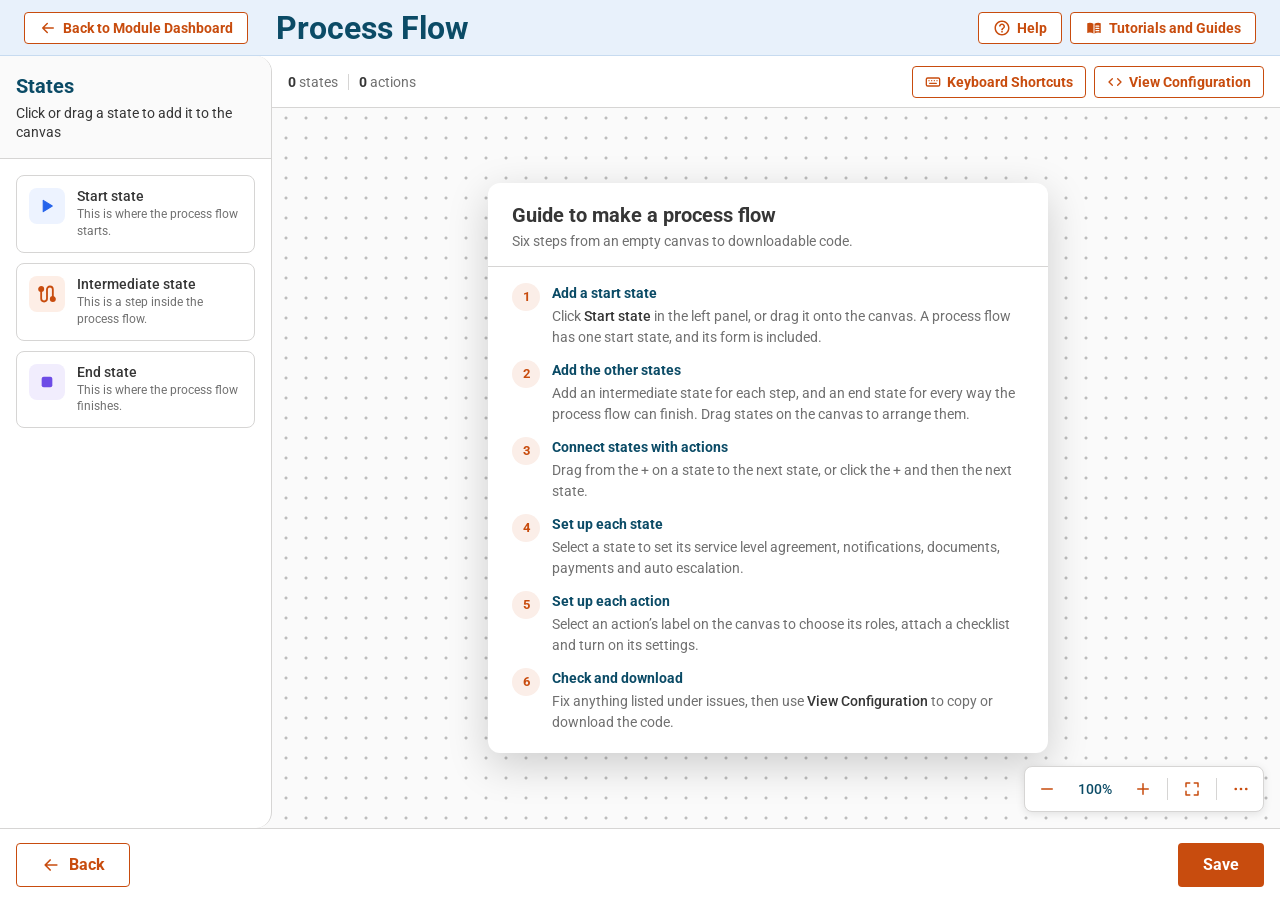
==== commit 573b373d: "Services page, template overview, breadcrumbs, view-only mode, device preview, encoding fix - Fix co" ====
--- a/process-flow/index.html
+++ b/process-flow/index.html
@@ -7,7 +7,7 @@
   <link rel="preconnect" href="https://fonts.googleapis.com" />
   <link rel="preconnect" href="https://fonts.gstatic.com" crossorigin />
   <link href="https://fonts.googleapis.com/css2?family=Roboto:wght@400;500;700&family=Roboto+Mono:wght@400&display=swap" rel="stylesheet" />
-  <link rel="stylesheet" href="styles.css?v=1795005323" />
+  <link rel="stylesheet" href="styles.css?v=1795069051" />
 </head>
 <body>
   <header class="topbar">
@@ -17,7 +17,7 @@
     </button>
     <h1 class="topbar__title">Process Flow</h1>
     <button type="button" class="btn btn--secondary topbar__help" id="headerHelpBtn" aria-haspopup="dialog">
-      <svg viewBox="0 0 24 24" width="18" height="18" aria-hidden="true"><circle cx="12" cy="12" r="9.5" fill="none" stroke="currentColor" stroke-width="2"/><path d="M9.5 9.5a2.5 2.5 0 1 1 3.5 2.3c-.6.3-1 .9-1 1.6V14" fill="none" stroke="currentColor" stroke-width="2" stroke-linecap="round"/><circle cx="12" cy="17.2" r="1.2" fill="currentColor"/></svg>
+      <svg viewBox="0 0 32 32" width="18" height="18" aria-hidden="true" fill="currentColor"><path d="M14.668 24.0003H17.3346V21.3337H14.668V24.0003ZM16.0013 2.66699C8.6413 2.66699 2.66797 8.64033 2.66797 16.0003C2.66797 23.3603 8.6413 29.3337 16.0013 29.3337C23.3613 29.3337 29.3346 23.3603 29.3346 16.0003C29.3346 8.64033 23.3613 2.66699 16.0013 2.66699ZM16.0013 26.667C10.1213 26.667 5.33464 21.8803 5.33464 16.0003C5.33464 10.1203 10.1213 5.33366 16.0013 5.33366C21.8813 5.33366 26.668 10.1203 26.668 16.0003C26.668 21.8803 21.8813 26.667 16.0013 26.667ZM16.0013 8.00033C13.0546 8.00033 10.668 10.387 10.668 13.3337H13.3346C13.3346 11.867 14.5346 10.667 16.0013 10.667C17.468 10.667 18.668 11.867 18.668 13.3337C18.668 16.0003 14.668 15.667 14.668 20.0003H17.3346C17.3346 17.0003 21.3346 16.667 21.3346 13.3337C21.3346 10.387 18.948 8.00033 16.0013 8.00033Z"/></svg>
       Help
     </button>
     <button type="button" class="btn btn--secondary topbar__guides" id="guidesBtn">
@@ -383,6 +383,7 @@
         <svg viewBox="0 0 24 24" width="20" height="20" aria-hidden="true"><path d="M6 6l12 12M18 6L6 18" stroke="currentColor" stroke-width="2" stroke-linecap="round"/></svg>
       </button>
       <div class="pop-head"><h2 class="add-choice__title" id="viewTitle"></h2></div>
+      <div class="view-page" id="viewPage" hidden><iframe id="viewPageFrame" title="Document preview" tabindex="-1"></iframe></div>
       <div class="nf-fields"><div class="nf-box" id="viewRows"></div></div>
     </div>
     <div class="modal__foot"></div>
@@ -789,7 +790,7 @@
 
   <div class="toast" id="toast" role="status" aria-live="polite"></div>
 
-  <script src="app.js?v=1795005404"></script>
+  <script src="app.js?v=1795085188"></script>
 <script src="../brand.js?v=1794995280"></script>
 </body>
 </html>
--- a/process-flow/styles.css
+++ b/process-flow/styles.css
@@ -1525,6 +1525,10 @@
 .modal.is-view .digit-dropdown-select:disabled { background-color: #F5F5F5 !important; border-color: #D6D5D4 !important; color: #363636 !important; }
 .modal.is-view .nf-row:has(#nfVars) { display: none; }   /* variables are only for writing the message */
 .view-choice { width: min(640px, calc(100vw - 32px)); }
+/* document page preview (595 x 842 at 62%) on a grey stage */
+.view-page { display: grid; place-items: center; padding: 16px; background: #EEEEEE; border-radius: 8px; }
+.view-page[hidden] { display: none; }
+.view-page iframe { display: block; width: 369px; height: 522px; border: 0; background: #fff; box-shadow: 0 1px 3px rgba(0,0,0,.12), 0 4px 16px rgba(0,0,0,.06); }
 .pay-view-ask { margin: 0 16px 0 0; align-self: center; font-size: 16px; font-weight: 700; color: #0B4B66; }
 .pay-choice.is-view .modal__foot { justify-content: flex-start; }   /* question + button together on the left */
 .pay-view-ask[hidden], .pay-view-link[hidden] { display: none; }
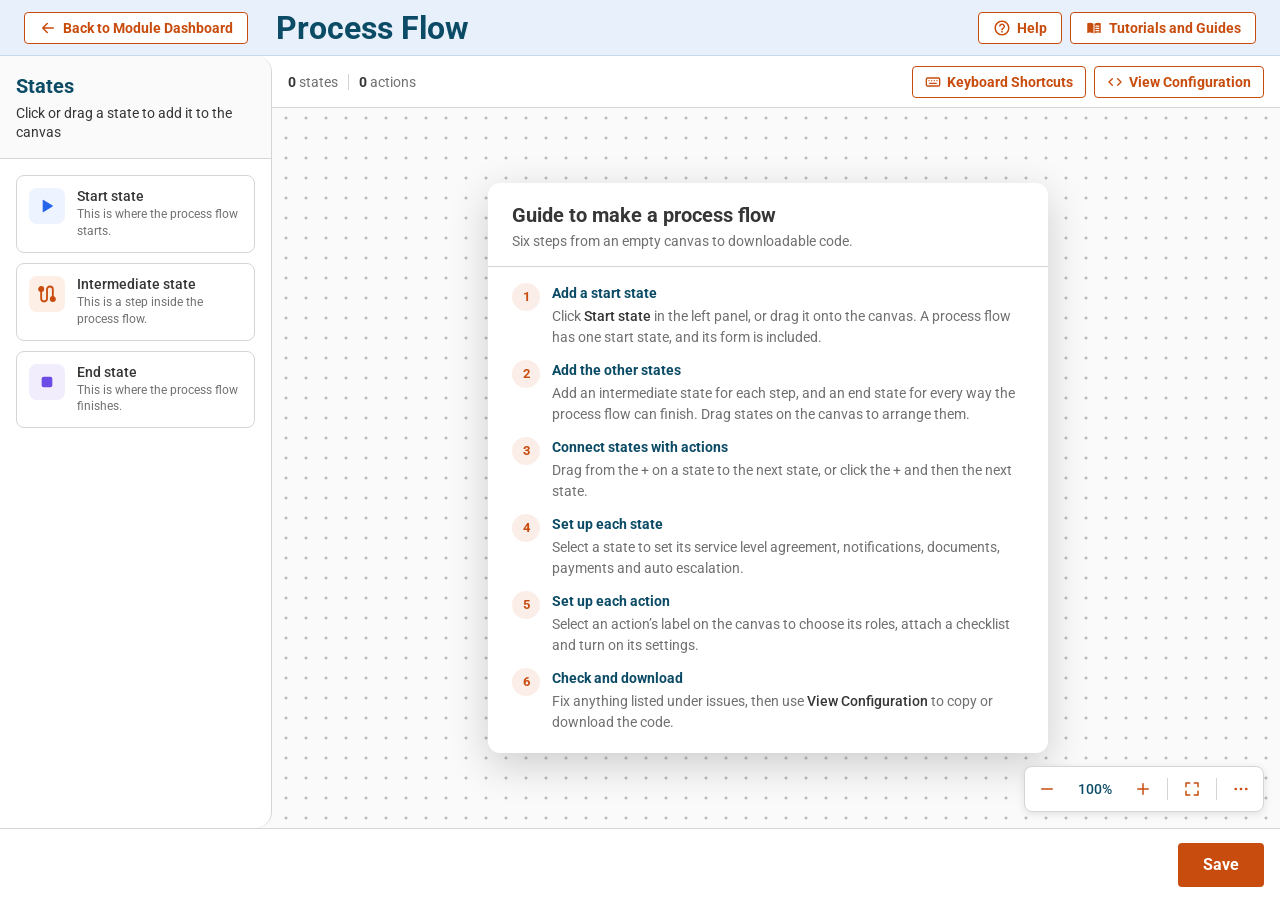
==== commit d9b97cd4: "No footer Back on Dashboard designer, Add User and Process Flow (only the document create steps keep" ====
--- a/process-flow/index.html
+++ b/process-flow/index.html
@@ -7,7 +7,7 @@
   <link rel="preconnect" href="https://fonts.googleapis.com" />
   <link rel="preconnect" href="https://fonts.gstatic.com" crossorigin />
   <link href="https://fonts.googleapis.com/css2?family=Roboto:wght@400;500;700&family=Roboto+Mono:wght@400&display=swap" rel="stylesheet" />
-  <link rel="stylesheet" href="styles.css?v=1795069051" />
+  <link rel="stylesheet" href="styles.css?v=1795093096" />
 </head>
 <body>
   <header class="topbar">
@@ -149,10 +149,6 @@
   </main>
 
   <footer class="footer">
-    <button type="button" class="btn btn--secondary btn--large" id="backBtn">
-      <svg viewBox="0 0 24 24" width="20" height="20" aria-hidden="true"><path d="M19 12H5M11 6l-6 6 6 6" fill="none" stroke="currentColor" stroke-width="2" stroke-linecap="round" stroke-linejoin="round"/></svg>
-      Back
-    </button>
     <div class="footer__right">
       <p class="footer__saved" id="savedNote" role="status"></p>
       <button type="button" class="btn btn--primary btn--large" id="saveBtn">Save</button>
@@ -600,16 +596,16 @@
         <fieldset class="add-choice__options role-access" aria-describedby="roleAccessErr">
           <legend class="digit-label">What kind of access do you want to give the role? <span class="req">*</span></legend>
           <label class="radio-card radio-card--check">
-            <input type="checkbox" name="roleAccess" value="VIEWER" checked>
-            <span><span class="radio-card__label">Viewer</span><span class="radio-card__text">Can view everything in the service. Cannot edit anything or add anything new.</span></span>
+            <input type="checkbox" name="roleAccess" value="VIEWER" checked disabled>
+            <span><span class="radio-card__label">Viewer</span><span class="radio-card__text">Can view everything in the service. Every role has this access.</span></span>
           </label>
           <label class="radio-card radio-card--check">
             <input type="checkbox" name="roleAccess" value="EDITOR">
-            <span><span class="radio-card__label">Editor</span><span class="radio-card__text">Can edit anything that was already created in the service. Cannot add anything new.</span></span>
+            <span><span class="radio-card__label">Editor</span><span class="radio-card__text">Can edit what has already been made in the service.</span></span>
           </label>
           <label class="radio-card radio-card--check">
             <input type="checkbox" name="roleAccess" value="CREATOR">
-            <span><span class="radio-card__label">Creator</span><span class="radio-card__text">Can add new things to the service, and view and edit everything in the service. Has full access.</span></span>
+            <span><span class="radio-card__label">Creator</span><span class="radio-card__text">Can create the service and publish it as well.</span></span>
           </label>
           <span class="field__error" id="roleAccessErr" hidden></span>
         </fieldset>
@@ -790,7 +786,7 @@
 
   <div class="toast" id="toast" role="status" aria-live="polite"></div>
 
-  <script src="app.js?v=1795085188"></script>
-<script src="../brand.js?v=1794995280"></script>
+  <script src="app.js?v=1795092073"></script>
+<script src="../brand.js?v=1795600000"></script>
 </body>
 </html>
--- a/process-flow/styles.css
+++ b/process-flow/styles.css
@@ -580,7 +580,7 @@
   background: var(--surface);
   border-top: 1px solid var(--border);
 }
-.footer__right { display: flex; align-items: center; gap: 16px; }
+.footer__right { display: flex; align-items: center; gap: 16px; margin-left: auto; }   /* no Back in the footer: Save stays right */
 .footer__saved { margin: 0; color: var(--success); font-weight: 500; }
 .btn--large { min-height: 44px; padding: 0 24px; font-size: 16px; }
 .btn--small { gap: 6px; }
@@ -1440,6 +1440,8 @@
 .doc-wiz-err { margin-top: 12px; text-align: center; }
 .doc-choice .nf-box + .nf-box { margin-top: 16px; }
 .doc-choice select:disabled { background: #F5F5F5; color: #363636; }
+/* Create New Role: Viewer is always included; looks like any selected access, it just can't be unticked */
+.role-access .radio-card:has(input:disabled), .role-access .radio-card input:disabled { cursor: default; opacity: 1; }
 .doc-choice .radio-card.is-disabled { opacity: 1; cursor: not-allowed; border-color: #D6D5D4; background: #FAFAFA; }
 .doc-choice .radio-card.is-disabled .radio-card__label, .doc-choice .radio-card.is-disabled .radio-card__text { color: #707070; }
 
@@ -1528,7 +1530,7 @@
 /* document page preview (595 x 842 at 62%) on a grey stage */
 .view-page { display: grid; place-items: center; padding: 16px; background: #EEEEEE; border-radius: 8px; }
 .view-page[hidden] { display: none; }
-.view-page iframe { display: block; width: 369px; height: 522px; border: 0; background: #fff; box-shadow: 0 1px 3px rgba(0,0,0,.12), 0 4px 16px rgba(0,0,0,.06); }
+.view-page iframe { display: block; height: min(522px, calc(100vh - 300px)); min-height: 240px; aspect-ratio: 595 / 842; width: auto; border: 0; background: #fff; box-shadow: 0 1px 3px rgba(0,0,0,.12), 0 4px 16px rgba(0,0,0,.06); }
 .pay-view-ask { margin: 0 16px 0 0; align-self: center; font-size: 16px; font-weight: 700; color: #0B4B66; }
 .pay-choice.is-view .modal__foot { justify-content: flex-start; }   /* question + button together on the left */
 .pay-view-ask[hidden], .pay-view-link[hidden] { display: none; }
@@ -1543,3 +1545,12 @@
 /* How would you like to create your payment? — same square-ish tiles as the document popup: title on one line, text wraps */
 .pay-choice .type-tiles__grid > .type-tile { flex: 0 1 300px; }   /* height follows the content */
 .pay-choice .type-tile__label { white-space: nowrap; }
+
+#payFeeBox.is-locked #payFeeName:not([readonly]) { background: var(--surface); border-color: var(--muted); }   /* fee name stays editable when the fee is reused */
+/* view popups: the item name is a 32px title, same as Notification 1 / Checklist 1 */
+.view-choice #viewTitle, .pay-choice.is-view #payDetailsTitle { font-size: 32px; line-height: 1.25; }
+/* locked dropdowns look the same everywhere: grey box, grey arrow */
+.modal.is-view .digit-dropdown-select:disabled { background: #F5F5F5 !important; }
+.modal.is-view .digit-dropdown-select:disabled svg path { fill: #B1B4B6; }
+.view-choice .view-page { margin-top: 16px; border: 1px solid var(--border); }   /* clear of the sticky title (its -8px margin hid the top corners); same border as the other grey boxes */
+.modal.is-view .cl-opts { border-bottom: 0; }   /* view only: nothing below the options to divide from (Add option / delete are hidden) */
